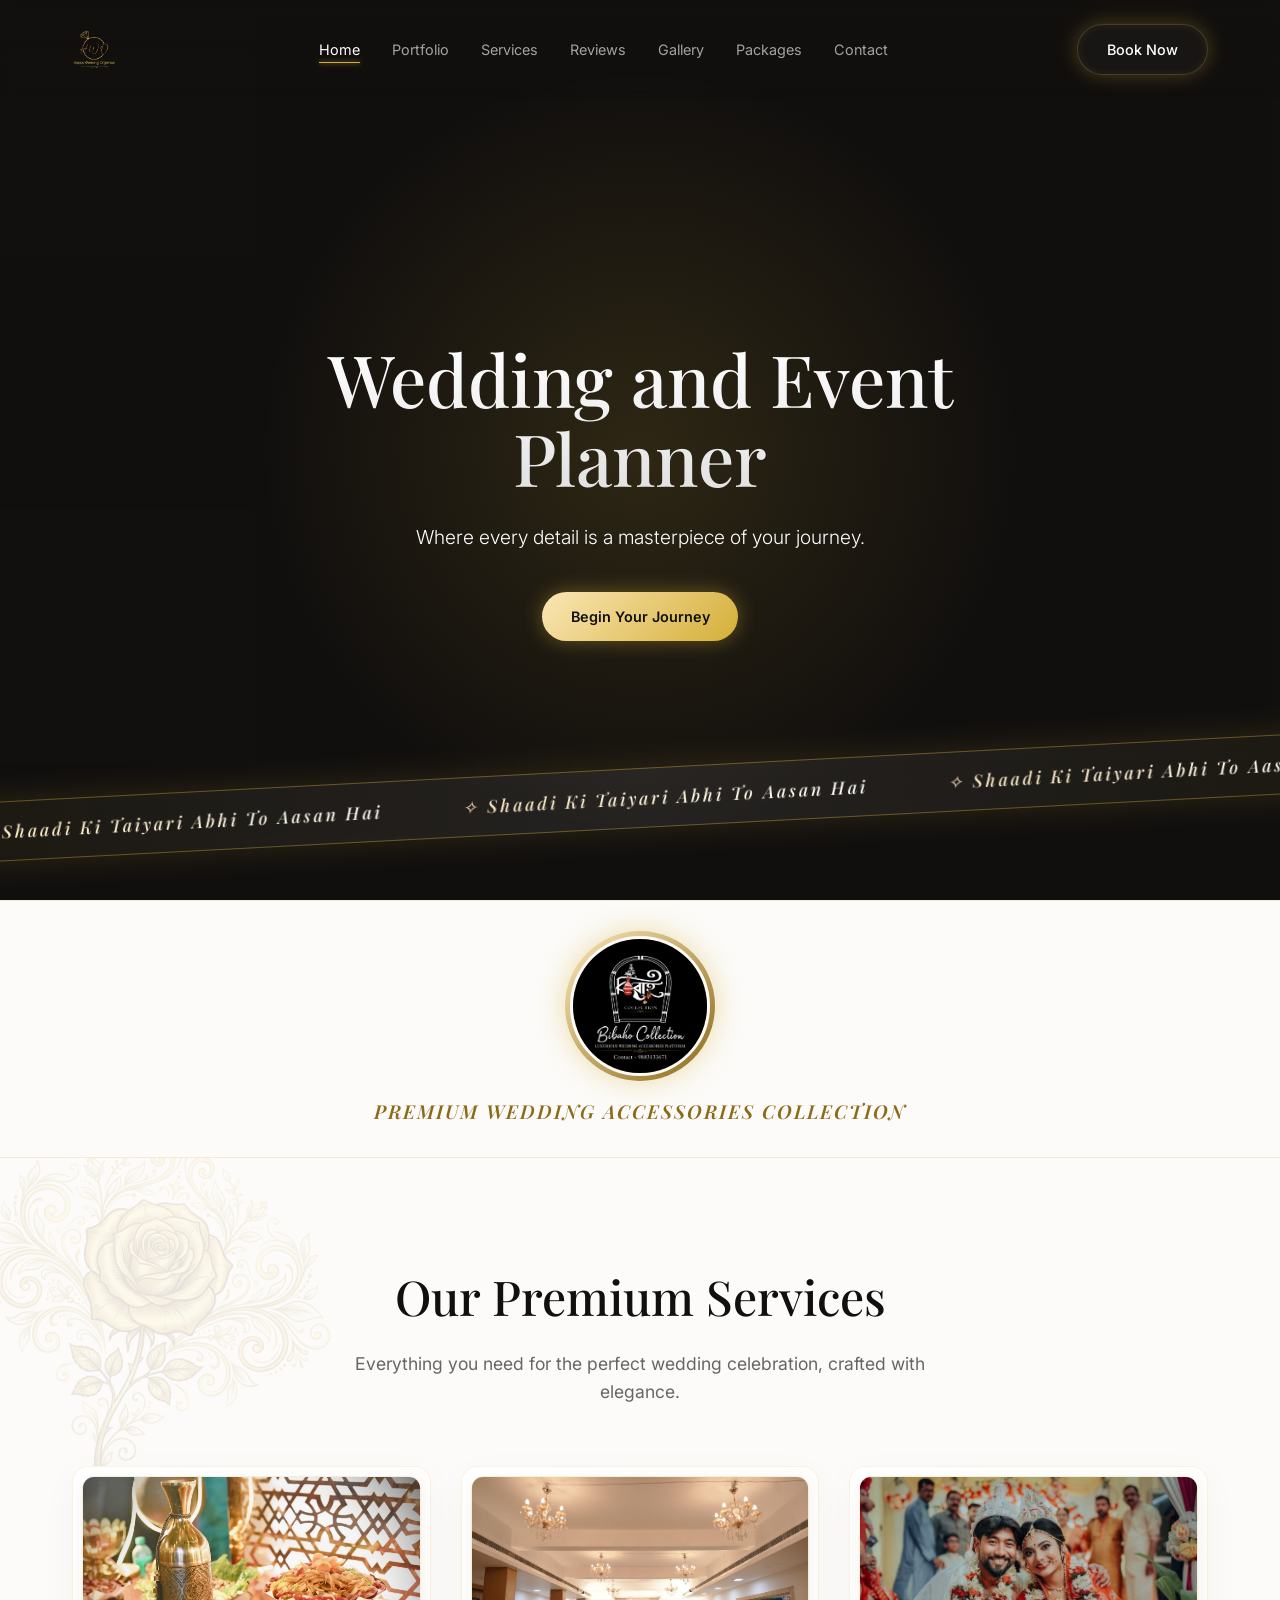
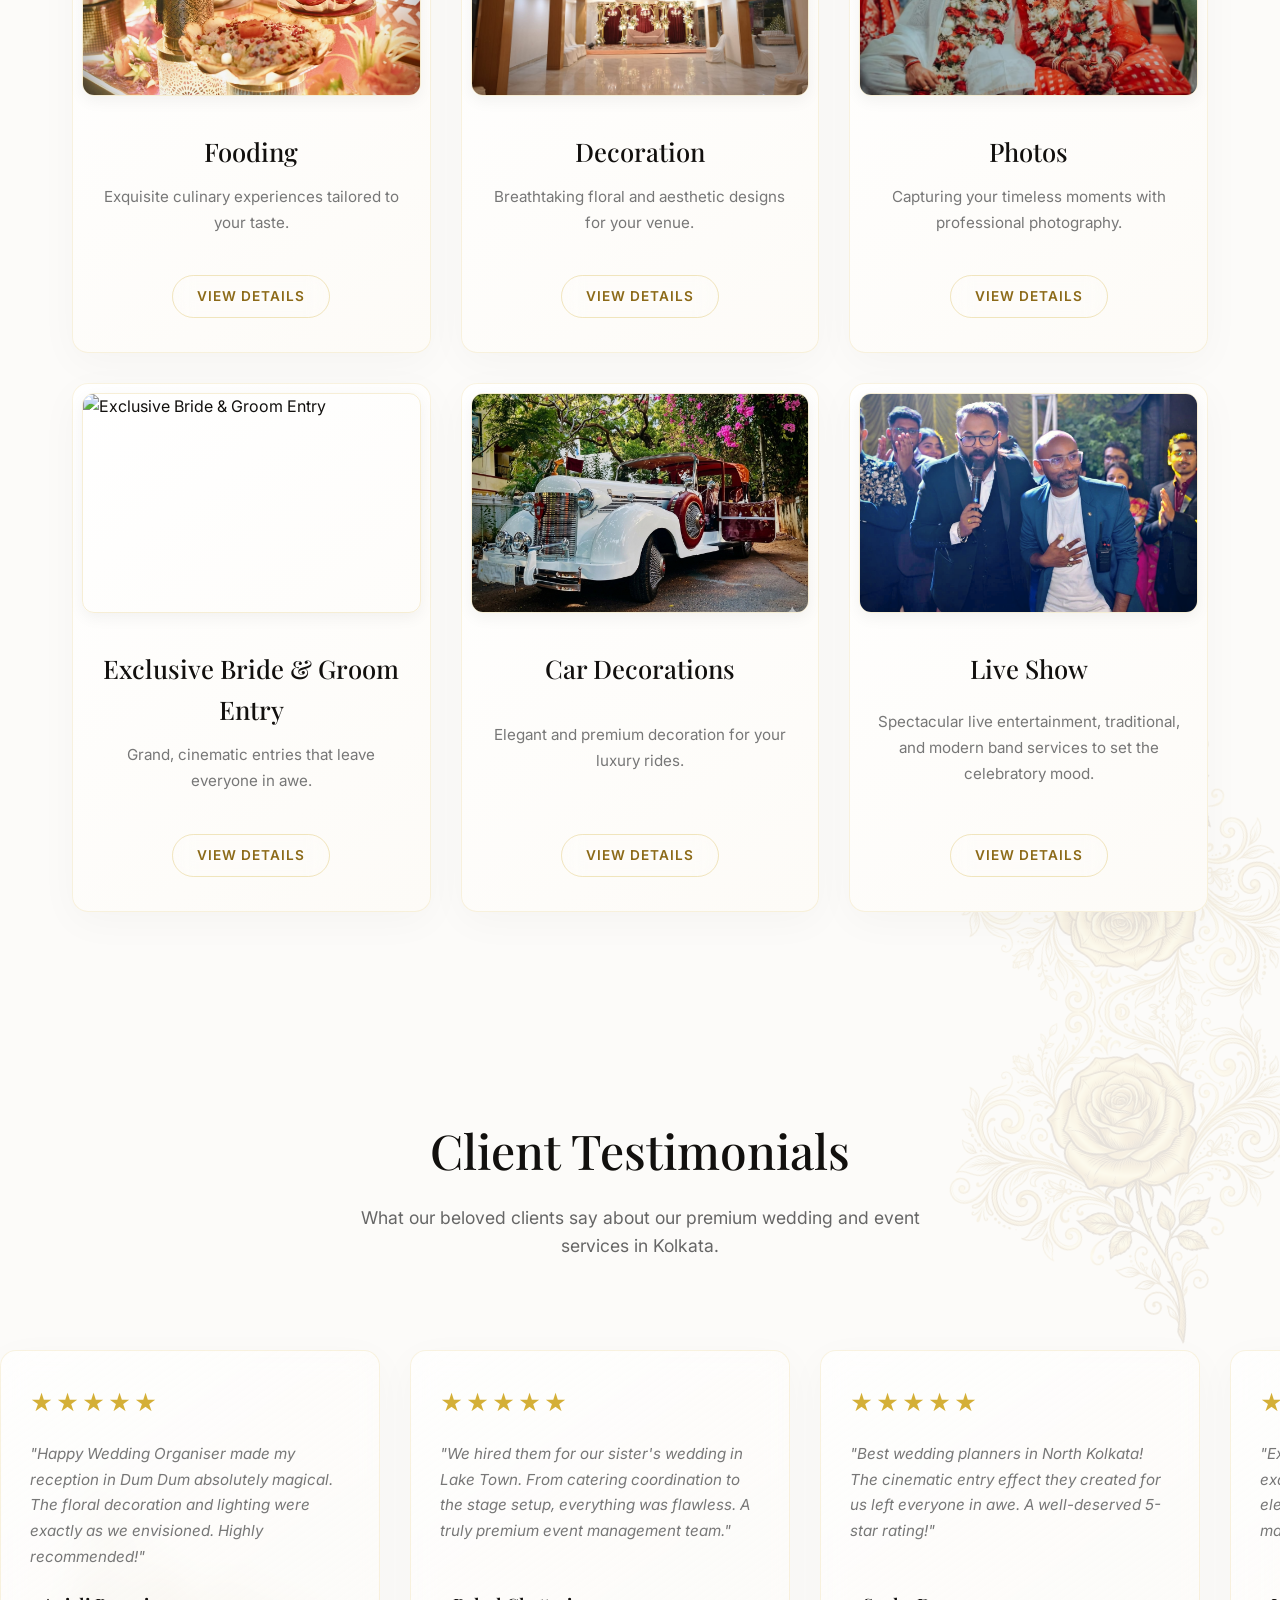
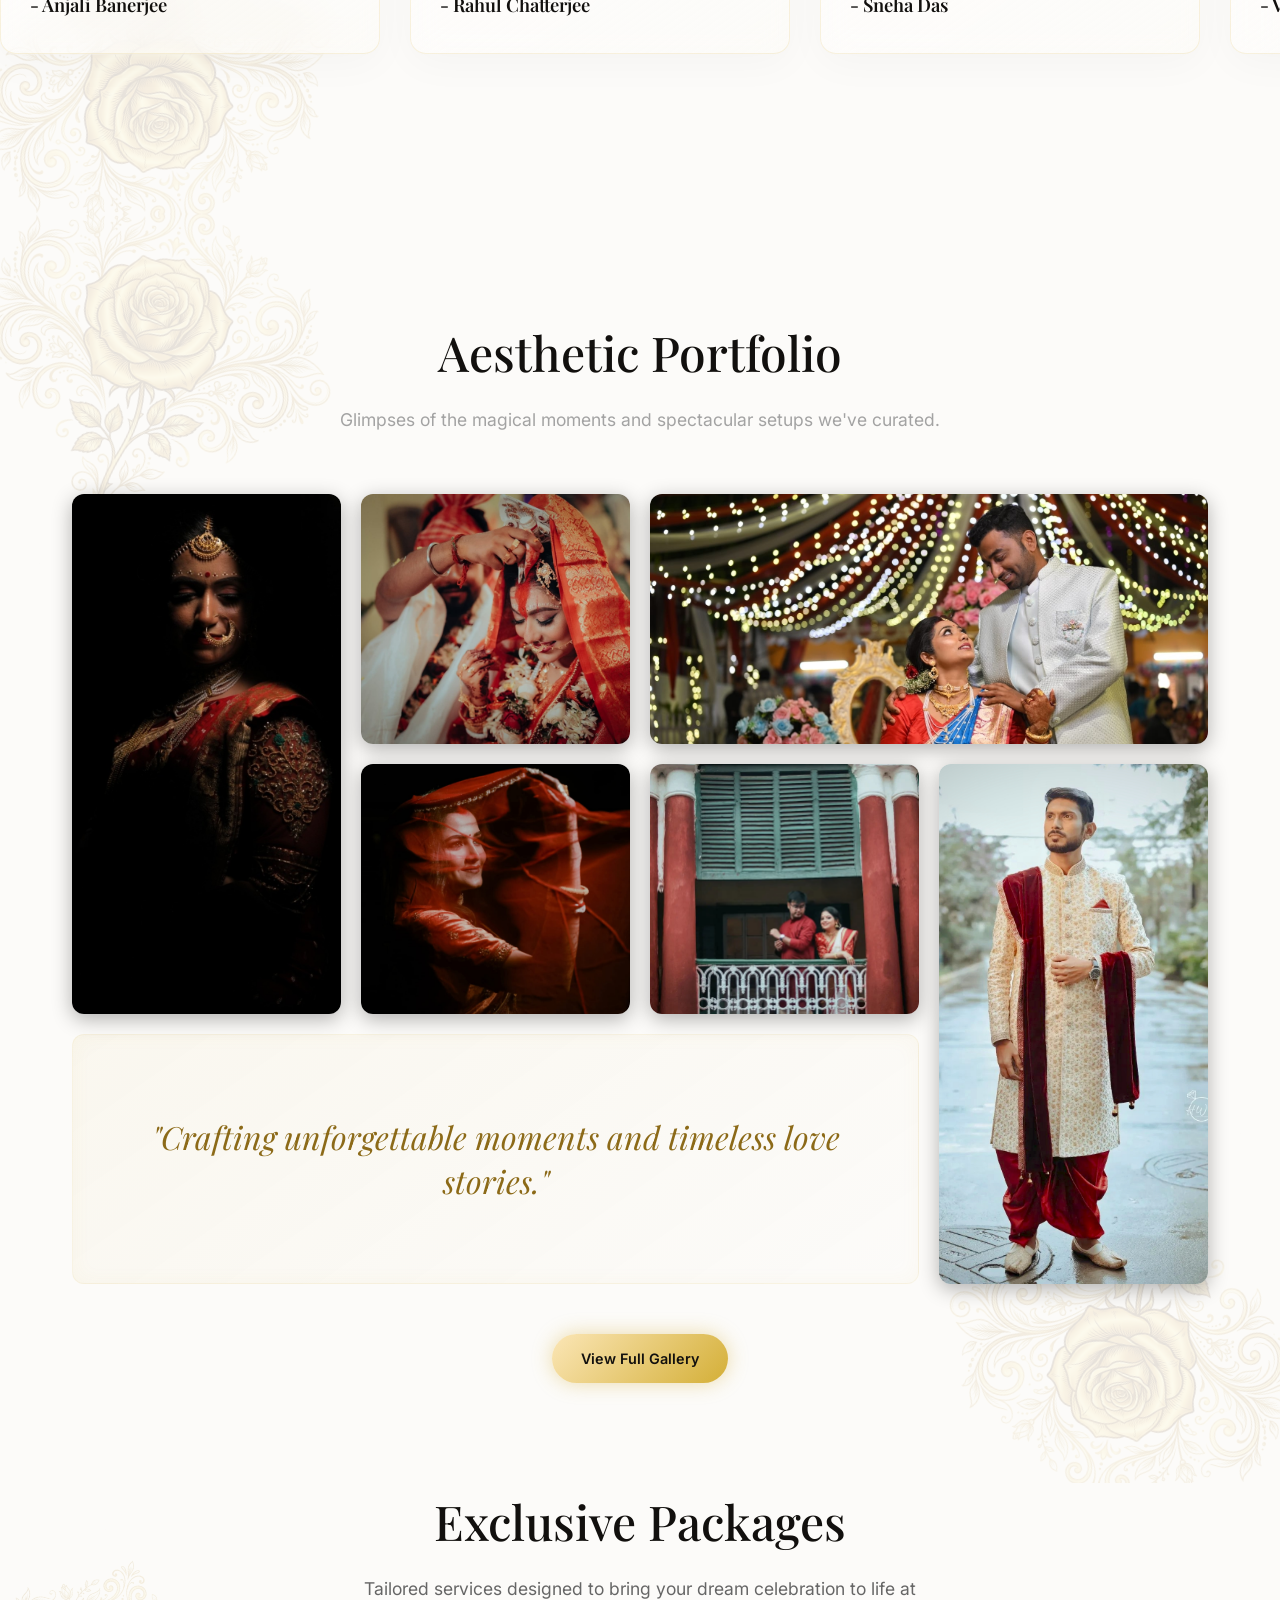
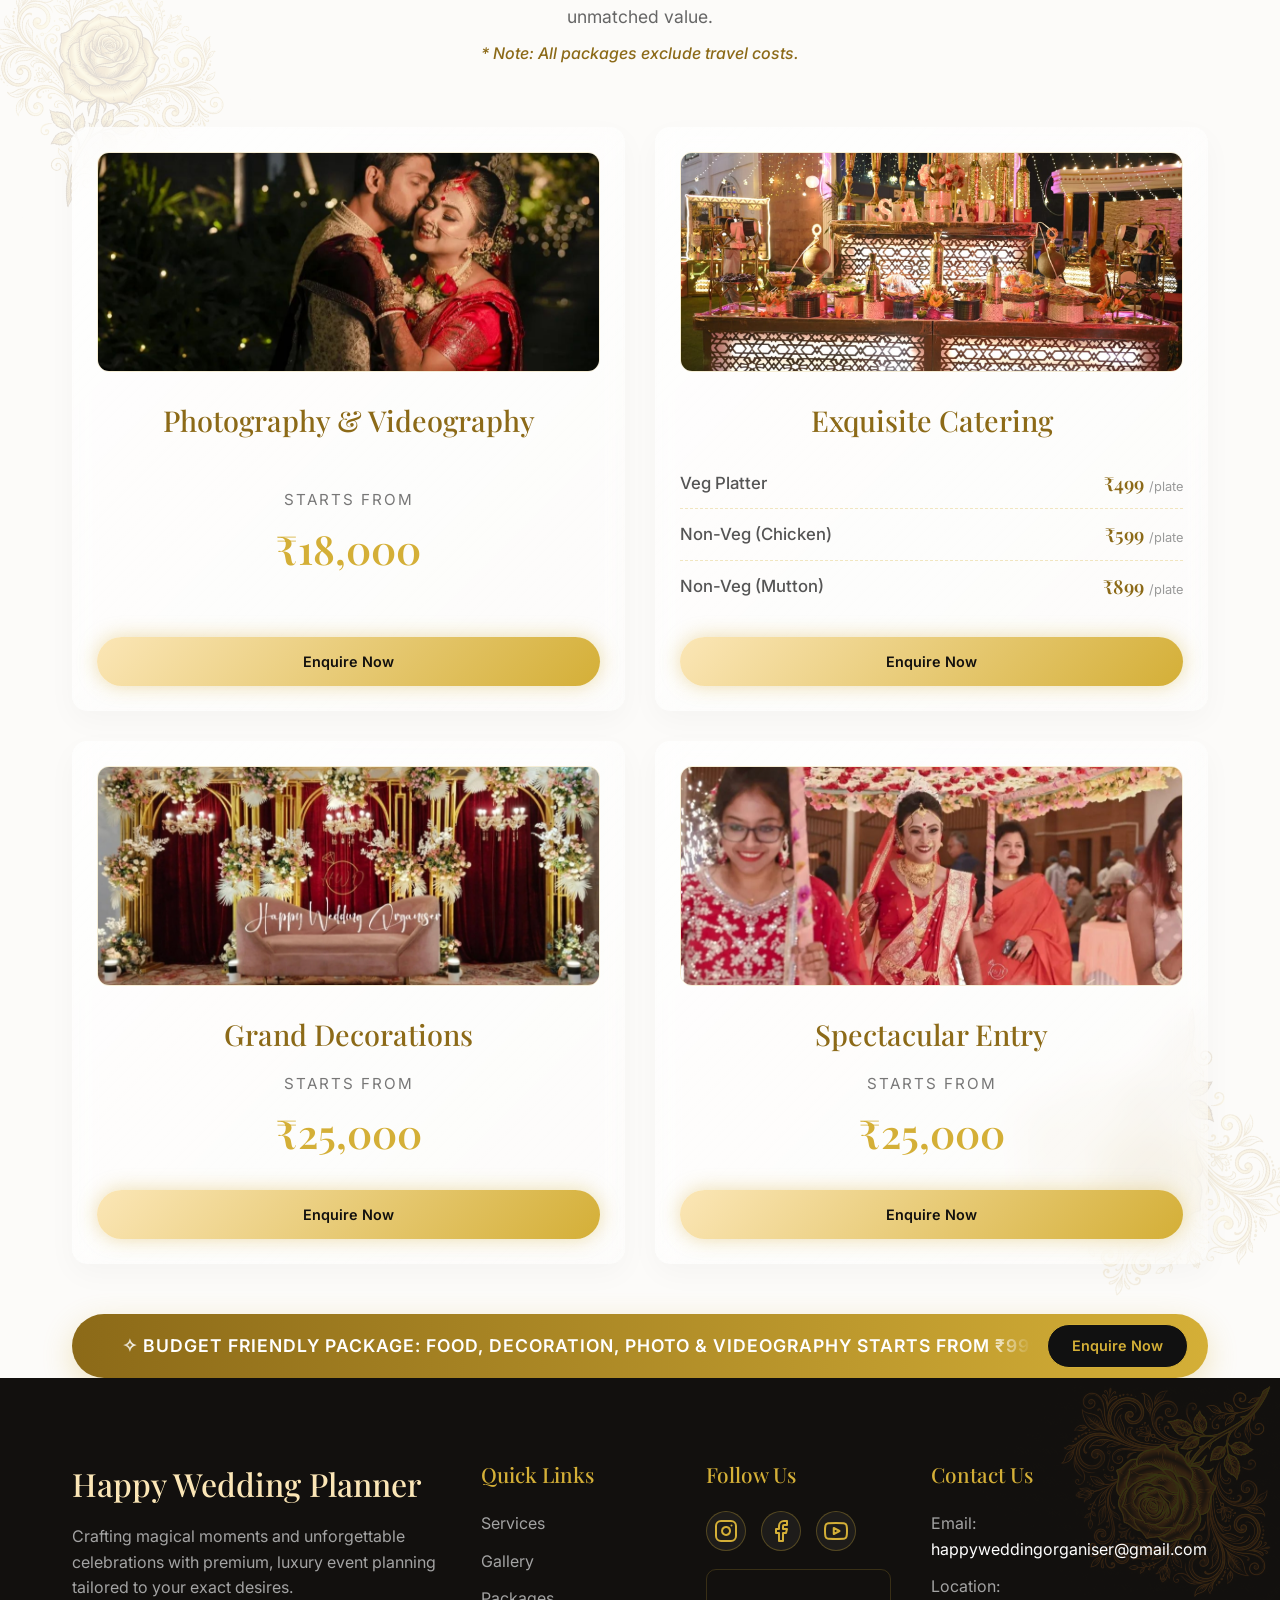
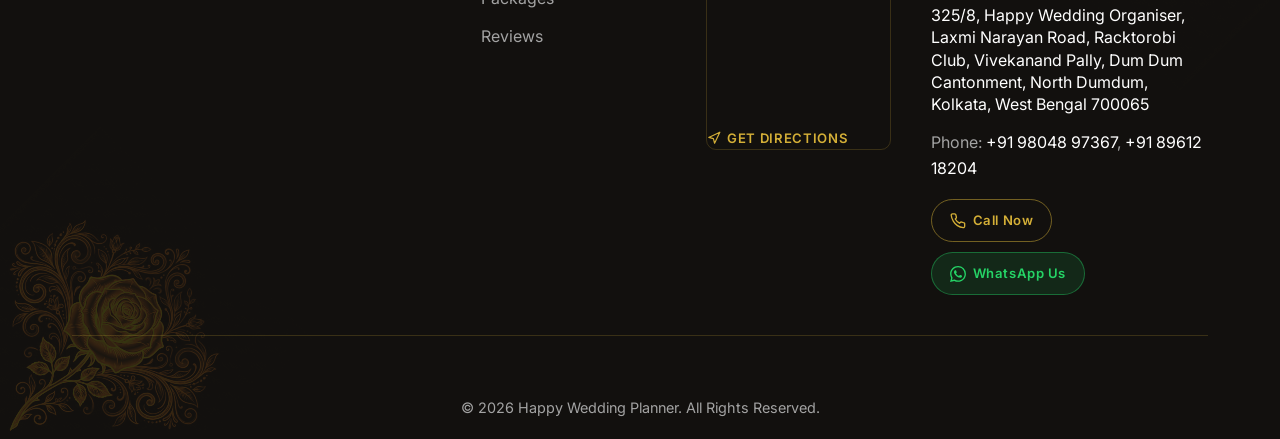
==== index.html @ a6414c0d "initial commit" ====
<!DOCTYPE html>
<html lang="en">

<head>
    <meta charset="UTF-8">
    <meta name="viewport" content="width=device-width, initial-scale=1.0">
    <meta name="description"
        content="Celestial Weddings - Crafting Timeless Love Stories. Premium wedding planning, design, and styling services.">
    <title>Celestial Weddings | Timeless Love Stories</title>

    <!-- Google Fonts -->
    <link rel="preconnect" href="https://fonts.googleapis.com">
    <link rel="preconnect" href="https://fonts.gstatic.com" crossorigin>
    <link
        href="https://fonts.googleapis.com/css2?family=Playfair+Display:wght@400;500;600;700&family=Inter:wght@300;400;500;600&display=swap"
        rel="stylesheet">

    <link rel="stylesheet" href="style.css">
</head>

<body>

    <!-- Preloader -->
    <div id="preloader" class="preloader">
        <img src="logo 1.png" alt="Loading Celestial Weddings..." class="preloader-logo">
    </div>

    <!-- Header / Navbar -->
    <header class="header">
        <div class="container header-container">
            <div class="logo">
                <a href="#home" class="logo-link">
                    <img src="logo 1.png" alt="Happy Wedding Organiser Logo">
                    <span class="logo-text" Wedding and event planner </span>
                </a>
            </div>

            <nav class="nav-menu">
                <ul>
                    <li><a href="#home" class="active">Home</a></li>
                    <li><a href="portfolio.html">Portfolio</a></li>
                    <li><a href="#services">Services</a></li>
                    <li><a href="#reviews">Reviews</a></li>
                    <li><a href="#gallery">Gallery</a></li>
                    <li><a href="#packages">Packages</a></li>
                    <li><a href="#contact">Contact</a></li>
                    <li class="mobile-only-btn"><a href="#" class="btn btn-primary-glow"
                            id="openBookingModalBtnMobile">Book Now</a></li>
                </ul>
            </nav>

            <a href="#" class="btn btn-outline-glow" id="openBookingModalBtn">Book Now</a>

            <!-- Mobile Menu Toggle -->
            <button class="mobile-toggle" aria-label="Toggle Menu">
                <span></span>
                <span></span>
                <span></span>
            </button>
        </div>
    </header>

    <!-- Hero Section -->
    <section id="home" class="hero">
        <video autoplay muted loop playsinline class="hero-video">
            <source src="hero background.mp4" type="video/mp4">
        </video>
        <div class="hero-overlay"></div>
        <div class="hero-bg-glow"></div>

        <div class="container hero-container">
            <div class="hero-content">
                <h2 class="hero-title">Wedding and Event<br>Planner</h2>
                <p class="hero-subtitle">Where every detail is a masterpiece of your journey.</p>

                <div class="hero-cta">
                    <a href="#packages" class="btn btn-primary-glow">Begin Your Journey</a>
                </div>
            </div>
        </div>

        <!-- Magical Marquee Ribbon -->
        <div class="magical-ribbon">
            <div class="magical-ribbon-content">
                <span>✧ Shaadi Ki Taiyari Abhi To Aasan Hai</span>
                <span>✧ Shaadi Ki Taiyari Abhi To Aasan Hai</span>
                <span>✧ Shaadi Ki Taiyari Abhi To Aasan Hai</span>
                <span>✧ Shaadi Ki Taiyari Abhi To Aasan Hai</span>
                <span>✧ Shaadi Ki Taiyari Abhi To Aasan Hai</span>
                <span>✧ Shaadi Ki Taiyari Abhi To Aasan Hai</span>
            </div>
        </div>
    </section>

    <!-- Partnership Section -->
    <section class="partnership-section">
        <div class="partnership-container partnership-vertical">
            <div class="partner-logo-wrapper">
                <img src="bibaho collection.jpeg" alt="Bibaho Collection" class="partner-logo">
            </div>
            <span class="partner-text">Premium Wedding Accessories Collection</span>
        </div>
    </section>

    <!-- Services Section -->
    <section id="services" class="services section-padding">
        <img src="gold_rose.png" alt="" class="decorative-rose rose-top-left" aria-hidden="true">
        <img src="gold_rose.png" alt="" class="decorative-rose rose-bottom-right" aria-hidden="true">
        <div class="container">
            <div class="section-header">
                <h2 class="section-title">Our Premium Services</h2>
                <p class="section-subtitle">Everything you need for the perfect wedding celebration, crafted with
                    elegance.</p>
            </div>

            <div class="services-grid">
                <!-- Service Card 1 -->
                <div class="service-card">
                    <img src="food.jpeg" class="service-img" alt="Fooding">
                    <div class="service-content">
                        <h3>Fooding</h3>
                        <p>Exquisite culinary experiences tailored to your taste.</p>
                        <a href="#" class="btn btn-outline-glow btn-sm service-detail-btn" data-service="fooding">View
                            Details</a>
                    </div>
                </div>

                <!-- Service Card 2 -->
                <div class="service-card">
                    <img src="decoration.jpeg" class="service-img" alt="Decoration">
                    <div class="service-content">
                        <h3>Decoration</h3>
                        <p>Breathtaking floral and aesthetic designs for your venue.</p>
                        <a href="#" class="btn btn-outline-glow btn-sm service-detail-btn"
                            data-service="decoration">View Details</a>
                    </div>
                </div>

                <!-- Service Card 3 -->
                <div class="service-card">
                    <img src="photos card.jpeg" class="service-img" alt="Photos">
                    <div class="service-content">
                        <h3>Photos</h3>
                        <p>Capturing your timeless moments with professional photography.</p>
                        <a href="#" class="btn btn-outline-glow btn-sm service-detail-btn" data-service="photos">View
                            Details</a>
                    </div>
                </div>

                <!-- Service Card 4 -->
                <div class="service-card">
                    <img src="Entry.jpeg" class="service-img" alt="Exclusive Bride & Groom Entry">
                    <div class="service-content">
                        <h3>Exclusive Bride & Groom Entry</h3>
                        <p>Grand, cinematic entries that leave everyone in awe.</p>
                        <a href="#" class="btn btn-outline-glow btn-sm service-detail-btn"
                            data-service="entry-effect">View Details</a>
                    </div>
                </div>

                <!-- Service Card 5 -->
                <div class="service-card">
                    <img src="car section.jpeg" class="service-img" alt="Car Decorations">
                    <div class="service-content">
                        <h3>Car Decorations</h3>
                        <p>Elegant and premium decoration for your luxury rides.</p>
                        <a href="#" class="btn btn-outline-glow btn-sm service-detail-btn"
                            data-service="car-decorations">View Details</a>
                    </div>
                </div>

                <!-- Service Card 6 -->
                <div class="service-card">
                    <img src="live show.jpeg" class="service-img" alt="Live Show">
                    <div class="service-content">
                        <h3>Live Show</h3>
                        <p>Spectacular live entertainment, traditional, and modern band services to set the celebratory
                            mood.</p>
                        <a href="#" class="btn btn-outline-glow btn-sm service-detail-btn"
                            data-service="entertainment">View Details</a>
                    </div>
                </div>
            </div>
        </div>
    </section>

    <!-- Reviews Section -->
    <section id="reviews" class="reviews section-padding">
        <img src="gold_rose.png" alt="" class="decorative-rose rose-top-right" aria-hidden="true">
        <img src="gold_rose.png" alt="" class="decorative-rose rose-bottom-left" aria-hidden="true">
        <div class="container">
            <div class="section-header">
                <h2 class="section-title">Client Testimonials</h2>
                <p class="section-subtitle">What our beloved clients say about our premium wedding and event services in
                    Kolkata.</p>
            </div>
        </div>

        <div class="reviews-marquee">
            <div class="reviews-group">
                <!-- Review Card 1 -->
                <div class="review-card">
                    <div class="stars">★★★★★</div>
                    <p class="review-text">"Happy Wedding Organiser made my reception in Dum Dum absolutely magical. The
                        floral decoration and lighting were exactly as we envisioned. Highly recommended!"</p>
                    <h3 class="reviewer-name">- Anjali Banerjee</h3>
                </div>
                <!-- Review Card 2 -->
                <div class="review-card">
                    <div class="stars">★★★★★</div>
                    <p class="review-text">"We hired them for our sister's wedding in Lake Town. From catering
                        coordination to the stage setup, everything was flawless. A truly premium event management
                        team."</p>
                    <h3 class="reviewer-name">- Rahul Chatterjee</h3>
                </div>
                <!-- Review Card 3 -->
                <div class="review-card">
                    <div class="stars">★★★★★</div>
                    <p class="review-text">"Best wedding planners in North Kolkata! The cinematic entry effect they
                        created for us left everyone in awe. A well-deserved 5-star rating!"</p>
                    <h3 class="reviewer-name">- Sneha Das</h3>
                </div>
                <!-- Review Card 4 -->
                <div class="review-card">
                    <div class="stars">★★★★★</div>
                    <p class="review-text">"Extremely professional team. The food was exquisite, and the car decoration
                        was elegant. They handled our entire celebration management without a hitch."</p>
                    <h3 class="reviewer-name">- Vikram Sen</h3>
                </div>
                <!-- Review Card 5 -->
                <div class="review-card">
                    <div class="stars">★★★★★</div>
                    <p class="review-text">"Thank you for making my parents' 50th anniversary so memorable! The live
                        band and the beautiful stage setup were top-notch. Highly appreciated."</p>
                    <h3 class="reviewer-name">- Pooja Roy</h3>
                </div>
                <!-- Review Card 6 -->
                <div class="review-card">
                    <div class="stars">★★★★★</div>
                    <p class="review-text">"A 5-star experience from start to finish. If you need an event coordinator
                        in Kolkata, look no further. The attention to detail is just breathtaking."</p>
                    <h3 class="reviewer-name">- Aditya Mukherjee</h3>
                </div>
            </div>

            <!-- Duplicated group for infinite scroll -->
            <div class="reviews-group" aria-hidden="true">
                <!-- Review Card 1 -->
                <div class="review-card">
                    <div class="stars">★★★★★</div>
                    <p class="review-text">"Happy Wedding Organiser made my reception in Dum Dum absolutely magical. The
                        floral decoration and lighting were exactly as we envisioned. Highly recommended!"</p>
                    <h3 class="reviewer-name">- Anjali Banerjee</h3>
                </div>
                <!-- Review Card 2 -->
                <div class="review-card">
                    <div class="stars">★★★★★</div>
                    <p class="review-text">"We hired them for our sister's wedding in Lake Town. From catering
                        coordination to the stage setup, everything was flawless. A truly premium event management
                        team."</p>
                    <h3 class="reviewer-name">- Rahul Chatterjee</h3>
                </div>
                <!-- Review Card 3 -->
                <div class="review-card">
                    <div class="stars">★★★★★</div>
                    <p class="review-text">"Best wedding planners in North Kolkata! The cinematic entry effect they
                        created for us left everyone in awe. A well-deserved 5-star rating!"</p>
                    <h3 class="reviewer-name">- Sneha Das</h3>
                </div>
                <!-- Review Card 4 -->
                <div class="review-card">
                    <div class="stars">★★★★★</div>
                    <p class="review-text">"Extremely professional team. The food was exquisite, and the car decoration
                        was elegant. They handled our entire celebration management without a hitch."</p>
                    <h3 class="reviewer-name">- Vikram Sen</h3>
                </div>
                <!-- Review Card 5 -->
                <div class="review-card">
                    <div class="stars">★★★★★</div>
                    <p class="review-text">"Thank you for making my parents' 50th anniversary so memorable! The live
                        band and the beautiful stage setup were top-notch. Highly appreciated."</p>
                    <h3 class="reviewer-name">- Pooja Roy</h3>
                </div>
                <!-- Review Card 6 -->
                <div class="review-card">
                    <div class="stars">★★★★★</div>
                    <p class="review-text">"A 5-star experience from start to finish. If you need an event coordinator
                        in Kolkata, look no further. The attention to detail is just breathtaking."</p>
                    <h3 class="reviewer-name">- Aditya Mukherjee</h3>
                </div>
            </div>
        </div>
    </section>

    <!-- Gallery Section -->
    <section id="gallery" class="gallery section-padding">
        <img src="gold_rose.png" alt="" class="decorative-rose rose-top-left" aria-hidden="true">
        <img src="gold_rose.png" alt="" class="decorative-rose rose-bottom-right" aria-hidden="true">
        <div class="container">
            <div class="section-header">
                <h2 class="section-title">Aesthetic Portfolio</h2>
                <p class="section-subtitle">Glimpses of the magical moments and spectacular setups we've curated.</p>
            </div>

            <div class="gallery-grid">
                <!-- Gallery images -->
                <div class="gallery-item item-tall">
                    <img src="potrait 1.jpeg" class="gallery-img" alt="Gallery Image 1"
                        style="object-position: top center;">
                </div>
                <div class="gallery-item">
                    <img src="one 1.jpeg" class="gallery-img" alt="Gallery Image 2">
                </div>
                <div class="gallery-item item-wide">
                    <img src="land.png" class="gallery-img" alt="Gallery Image 3">
                </div>

                <div class="gallery-item">
                    <img src="one 2.jpeg" class="gallery-img" alt="Gallery Image 4">
                </div>
                <div class="gallery-item">
                    <img src="one 3.jpeg" class="gallery-img" alt="Gallery Image 5">
                </div>

                <div class="gallery-fancy-text">
                    "Crafting unforgettable moments and timeless love stories."
                </div>

                <div class="gallery-item item-tall">
                    <img src="potrait 2.jpeg" class="gallery-img" alt="Gallery Image 6"
                        style="object-position: top center;">
                </div>
            </div>

            <div class="gallery-cta">
                <a href="#" class="btn btn-primary-glow" id="viewGalleryBtn">View Full Gallery</a>
            </div>
        </div>
    </section>

    <!-- ==========================================
         Packages Section
    =========================================== -->
    <section id="packages" class="services">
        <img src="gold_rose.png" alt="Decorative Gold Rose" class="decorative-rose"
            style="top: 50px; left: -50px; width: 300px; transform: rotate(15deg); mix-blend-mode: multiply; opacity: 0.15;">
        <img src="gold_rose.png" alt="Decorative Gold Rose" class="decorative-rose"
            style="bottom: 50px; right: -50px; width: 350px; transform: rotate(-165deg); mix-blend-mode: multiply; opacity: 0.15;">

        <div class="container relative z-10">
            <div class="section-header">
                <h2 class="section-title">Exclusive Packages</h2>
                <p class="section-subtitle">Tailored services designed to bring your dream celebration to life at
                    unmatched value.</p>
                <p class="section-disclaimer"
                    style="color: var(--gold-dark); font-weight: 500; margin-top: 10px; font-style: italic;">* Note: All
                    packages exclude travel costs.</p>
            </div>

            <div class="packages-grid">
                <!-- Package 1: Photo & Video -->
                <div class="package-card">
                    <div class="package-img">
                        <img src="hi 1.jpeg" class="package-image-el" alt="Photography & Videography">
                    </div>
                    <div class="package-content">
                        <h3 class="package-title">Photography & Videography</h3>
                        <div class="package-price-wrap">
                            <span class="price-label">Starts from</span>
                            <span class="price-value">₹18,000</span>
                        </div>
                        <a href="https://wa.me/919804897367?text=Hi%2C%20I%20would%20like%20to%20know%20more%20about%20the%20Photography%20%26%20Videography%20package%20pricing%20and%20details."
                            target="_blank" class="btn btn-primary-glow btn-block">Enquire Now</a>
                    </div>
                </div>

                <!-- Package 2: Food -->
                <div class="package-card">
                    <div class="package-img">
                        <img src="hi 2.jpeg" class="package-image-el" alt="Exquisite Catering">
                    </div>
                    <div class="package-content">
                        <h3 class="package-title">Exquisite Catering</h3>
                        <div class="package-list">
                            <div class="list-item"><span>Veg Platter</span> <span>₹499 <small>/plate</small></span>
                            </div>
                            <div class="list-item"><span>Non-Veg (Chicken)</span> <span>₹599
                                    <small>/plate</small></span></div>
                            <div class="list-item"><span>Non-Veg (Mutton)</span> <span>₹899 <small>/plate</small></span>
                            </div>
                        </div>
                        <a href="https://wa.me/919804897367?text=Hi%2C%20I%20would%20like%20to%20know%20more%20about%20the%20Exquisite%20Catering%20package%20pricing%20and%20details."
                            target="_blank" class="btn btn-primary-glow btn-block">Enquire Now</a>
                    </div>
                </div>

                <!-- Package 3: Decorations -->
                <div class="package-card">
                    <div class="package-img">
                        <img src="hi 3.jpeg" class="package-image-el" alt="Grand Decorations">
                    </div>
                    <div class="package-content">
                        <h3 class="package-title">Grand Decorations</h3>
                        <div class="package-price-wrap">
                            <span class="price-label">Starts from</span>
                            <span class="price-value">₹25,000</span>
                        </div>
                        <a href="https://wa.me/919804897367?text=Hi%2C%20I%20would%20like%20to%20know%20more%20about%20the%20Grand%20Decorations%20package%20pricing%20and%20details."
                            target="_blank" class="btn btn-primary-glow btn-block">Enquire Now</a>
                    </div>
                </div>

                <!-- Package 4: Entry -->
                <div class="package-card">
                    <div class="package-img">
                        <img src="hi 4.jpeg" class="package-image-el" alt="Spectacular Entry">
                    </div>
                    <div class="package-content">
                        <h3 class="package-title">Spectacular Entry</h3>
                        <div class="package-price-wrap">
                            <span class="price-label">Starts from</span>
                            <span class="price-value">₹25,000</span>
                        </div>
                        <a href="https://wa.me/919804897367?text=Hi%2C%20I%20would%20like%20to%20know%20more%20about%20the%20Spectacular%20Entry%20package%20pricing%20and%20details."
                            target="_blank" class="btn btn-primary-glow btn-block">Enquire Now</a>
                    </div>
                </div>
            </div>

            <!-- Budget Friendly Infinite Marquee -->
            <div class="budget-marquee-container">
                <div class="budget-marquee">
                    <div class="budget-marquee-content">
                        <span>✧ Budget Friendly Package: Food, Decoration, Photo & Videography starts from ₹999 ✧</span>
                        <span>✧ Budget Friendly Package: Food, Decoration, Photo & Videography starts from ₹999 ✧</span>
                        <span>✧ Budget Friendly Package: Food, Decoration, Photo & Videography starts from ₹999 ✧</span>
                        <span>✧ Budget Friendly Package: Food, Decoration, Photo & Videography starts from ₹999 ✧</span>
                    </div>
                </div>
                <a href="https://wa.me/919804897367?text=Hi%2C%20I%20would%20like%20to%20know%20more%20about%20the%20Budget%20Friendly%20Package%20pricing%20and%20details."
                    target="_blank" class="btn btn-primary-glow btn-budget">Enquire Now</a>
            </div>
        </div>
    </section>

    <!-- ==========================================
         Footer Section
    =========================================== -->
    <footer class="site-footer" id="contact">
        <img src="gold_rose.png" alt="Gold Rose" class="footer-rose rose-left">
        <img src="gold_rose.png" alt="Gold Rose" class="footer-rose rose-right">

        <div class="container">
            <div class="footer-grid">
                <!-- Brand Info -->
                <div class="footer-brand">
                    <h2 class="footer-logo">Happy Wedding Planner</h2>
                    <p class="footer-desc">Crafting magical moments and unforgettable celebrations with premium, luxury
                        event planning tailored to your exact desires.</p>
                </div>

                <!-- Quick Links -->
                <div class="footer-links">
                    <h3 class="footer-heading">Quick Links</h3>
                    <ul>
                        <li><a href="#services">Services</a></li>
                        <li><a href="#gallery">Gallery</a></li>
                        <li><a href="#packages">Packages</a></li>
                        <li><a href="#reviews">Reviews</a></li>
                    </ul>
                </div>

                <!-- Social Links -->
                <div class="footer-social">
                    <h3 class="footer-heading">Follow Us</h3>
                    <div class="social-icons" style="display: flex; gap: 15px; margin-bottom: 18px;">
                        <a href="https://www.instagram.com/happyweddingorganiseroffcial?igsh=MTFhYWhsZW05ZTFqZg=="
                            target="_blank" class="social-icon" aria-label="Instagram">
                            <svg xmlns="http://www.w3.org/2000/svg" width="24" height="24" viewBox="0 0 24 24"
                                fill="none" stroke="currentColor" stroke-width="2" stroke-linecap="round"
                                stroke-linejoin="round">
                                <rect x="2" y="2" width="20" height="20" rx="5" ry="5"></rect>
                                <path d="M16 11.37A4 4 0 1 1 12.63 8 4 4 0 0 1 16 11.37z"></path>
                                <line x1="17.5" y1="6.5" x2="17.51" y2="6.5"></line>
                            </svg>
                        </a>
                        <a href="https://www.facebook.com/share/1FDUt9n5BT/" target="_blank" class="social-icon"
                            aria-label="Facebook">
                            <svg xmlns="http://www.w3.org/2000/svg" width="24" height="24" viewBox="0 0 24 24"
                                fill="none" stroke="currentColor" stroke-width="2" stroke-linecap="round"
                                stroke-linejoin="round">
                                <path d="M18 2h-3a5 5 0 0 0-5 5v3H7v4h3v8h4v-8h3l1-4h-4V7a1 1 0 0 1 1-1h3z"></path>
                            </svg>
                        </a>
                        <a href="https://youtube.com/@happyweddingorganiseroffic3?si=PV5T9Fr1iPkf6C43" target="_blank"
                            class="social-icon" aria-label="YouTube">
                            <svg xmlns="http://www.w3.org/2000/svg" width="24" height="24" viewBox="0 0 24 24"
                                fill="none" stroke="currentColor" stroke-width="2" stroke-linecap="round"
                                stroke-linejoin="round">
                                <path
                                    d="M22.54 6.42a2.78 2.78 0 0 0-1.94-2C18.88 4 12 4 12 4s-6.88 0-8.6.42a2.78 2.78 0 0 0-1.94 2C1 8.17 1 12 1 12s0 3.83.46 5.58a2.78 2.78 0 0 0 1.94 2C5.12 20 12 20 12 20s6.88 0 8.6-.42a2.78 2.78 0 0 0 1.94-2C23 15.83 23 12 23 12s0-3.83-.46-5.58z">
                                </path>
                                <polygon points="9.75 15.02 15.5 12 9.75 8.98 9.75 15.02"></polygon>
                            </svg>
                        </a>
                    </div>
                    <!-- Compact Direction Map -->
                    <div class="footer-mini-map">
                        <iframe
                            src="https://maps.google.com/maps?q=325/8%2C%20Happy%20Wedding%20Organiser%2C%20Laxmi%20Narayan%20Road%2C%20Racktorobi%20Club%2C%20Vivekanand%20Pally%2C%20Dum%20Dum%20Cantonment%2C%20North%20Dumdum%2C%20Kolkata%2C%20West%20Bengal%20700065&t=&z=15&ie=UTF8&iwloc=&output=embed"
                            width="100%" height="140" style="border:0; border-radius: 10px;" allowfullscreen=""
                            loading="lazy" referrerpolicy="no-referrer-when-downgrade">
                        </iframe>
                        <a href="https://www.google.com/maps/dir/?api=1&destination=325%2F8%2C+Happy+Wedding+Organiser%2C+Laxmi+Narayan+Road%2C+Racktorobi+Club%2C+Vivekanand+Pally%2C+Dum+Dum+Cantonment%2C+North+Dumdum%2C+Kolkata%2C+West+Bengal+700065"
                            target="_blank" class="map-direction-link">
                            <svg xmlns="http://www.w3.org/2000/svg" width="14" height="14" viewBox="0 0 24 24"
                                fill="none" stroke="currentColor" stroke-width="2" stroke-linecap="round"
                                stroke-linejoin="round">
                                <polygon points="3 11 22 2 13 21 11 13 3 11"></polygon>
                            </svg>
                            Get Directions
                        </a>
                    </div>
                </div>

                <!-- Contact Info -->
                <div class="footer-contact">
                    <h3 class="footer-heading">Contact Us</h3>
                    <ul>
                        <li>Email: <a href="mailto:happyweddingorganiser@gmail.com"
                                style="color: #fff;">happyweddingorganiser@gmail.com</a></li>
                        <li>Location: <span
                                style="color: #fff; line-height: 1.4; display: inline-block; margin-top: 4px;">325/8,
                                Happy Wedding Organiser, Laxmi Narayan Road, Racktorobi Club, Vivekanand Pally, Dum Dum
                                Cantonment, North Dumdum, Kolkata, West Bengal 700065</span></li>
                        <li>Phone: <a href="tel:+919804897367" style="color: #fff;">+91 98048 97367</a>, <a
                                href="tel:+918961218204" style="color: #fff;">+91 89612 18204</a></li>
                    </ul>
                    <!-- CTA Buttons -->
                    <div class="footer-cta-btns">
                        <a href="tel:+919804897367" class="footer-cta-btn footer-cta-call">
                            <svg xmlns="http://www.w3.org/2000/svg" width="16" height="16" viewBox="0 0 24 24"
                                fill="none" stroke="currentColor" stroke-width="2" stroke-linecap="round"
                                stroke-linejoin="round">
                                <path
                                    d="M22 16.92v3a2 2 0 0 1-2.18 2 19.79 19.79 0 0 1-8.63-3.07A19.5 19.5 0 0 1 4.9 12.1a19.79 19.79 0 0 1-3.07-8.67A2 2 0 0 1 3.83 1.2h3a2 2 0 0 1 2 1.72c.13.96.36 1.9.71 2.81a2 2 0 0 1-.45 2.11L7.91 9.01a16 16 0 0 0 6.29 6.29l1.17-1.17a2 2 0 0 1 2.11-.45c.91.35 1.85.58 2.81.71A2 2 0 0 1 22 16.92z">
                                </path>
                            </svg>
                            Call Now
                        </a>
                        <a href="https://wa.me/919804897367?text=Hi%2C%20I%20came%20across%20Happy%20Wedding%20Organiser%20and%20I%27d%20love%20to%20know%20more%20about%20your%20services%20and%20packages!%20%F0%9F%8C%B8"
                            target="_blank" class="footer-cta-btn footer-cta-wa">
                            <svg xmlns="http://www.w3.org/2000/svg" width="16" height="16" viewBox="0 0 24 24"
                                fill="currentColor">
                                <path
                                    d="M17.472 14.382c-.297-.149-1.758-.867-2.03-.967-.273-.099-.471-.148-.67.15-.197.297-.767.966-.94 1.164-.173.199-.347.223-.644.075-.297-.15-1.255-.463-2.39-1.475-.883-.788-1.48-1.761-1.653-2.059-.173-.297-.018-.458.13-.606.134-.133.298-.347.446-.52.149-.174.198-.298.298-.497.099-.198.05-.371-.025-.52-.075-.149-.669-1.612-.916-2.207-.242-.579-.487-.5-.669-.51-.173-.008-.371-.01-.57-.01-.198 0-.52.074-.792.372-.272.297-1.04 1.016-1.04 2.479 0 1.462 1.065 2.875 1.213 3.074.149.198 2.096 3.2 5.077 4.487.709.306 1.262.489 1.694.625.712.227 1.36.195 1.871.118.571-.085 1.758-.719 2.006-1.413.248-.694.248-1.289.173-1.413-.074-.124-.272-.198-.57-.347m-5.421 7.403h-.004a9.87 9.87 0 0 1-5.031-1.378l-.361-.214-3.741.982.998-3.648-.235-.374a9.86 9.86 0 0 1-1.51-5.26c.001-5.45 4.436-9.884 9.888-9.884 2.64 0 5.122 1.03 6.988 2.898a9.825 9.825 0 0 1 2.893 6.994c-.003 5.45-4.437 9.884-9.885 9.884m8.413-18.297A11.815 11.815 0 0 0 12.05 0C5.495 0 .16 5.335.157 11.892c0 2.096.547 4.142 1.588 5.945L.057 24l6.305-1.654a11.882 11.882 0 0 0 5.683 1.448h.005c6.554 0 11.89-5.335 11.893-11.893a11.821 11.821 0 0 0-3.48-8.413z" />
                            </svg>
                            WhatsApp Us
                        </a>
                    </div>
                </div>
            </div>

            <div class="footer-bottom">
                <p>&copy; 2026 Happy Wedding Planner. All Rights Reserved.</p>
            </div>
        </div>
    </footer>


    <!-- 3D Gallery Modal -->
    <div class="gallery-modal" id="galleryModal">
        <div class="modal-close" id="modalClose">&times;</div>
        <div class="carousel-container">
            <button class="carousel-btn prev-btn" id="prevBtn">&#10094;</button>
            <div class="carousel-track" id="carouselTrack">
                <!-- Images injected dynamically via JS -->
            </div>
            <button class="carousel-btn next-btn" id="nextBtn">&#10095;</button>
        </div>
    </div>

    <!-- Service Details Modal -->
    <div class="service-modal" id="serviceModal">
        <div class="service-modal-close" id="serviceModalClose">&times;</div>
        <div class="service-modal-container">
            <img src="gold_rose.png" alt="" class="modal-rose modal-rose-top-right">
            <img src="gold_rose.png" alt="" class="modal-rose modal-rose-bottom-left">
            <div class="service-modal-left">
                <div class="vertical-scroll-track">
                    <!-- Group 1 -->
                    <div class="vertical-scroll-group">
                        <div class="scroll-card">
                            <div class="gallery-placeholder"><span>View 1</span></div>
                        </div>
                        <div class="scroll-card">
                            <div class="gallery-placeholder"><span>View 2</span></div>
                        </div>
                        <div class="scroll-card">
                            <div class="gallery-placeholder"><span>View 3</span></div>
                        </div>
                        <div class="scroll-card">
                            <div class="gallery-placeholder"><span>View 4</span></div>
                        </div>
                    </div>
                    <!-- Group 2 (Clone) -->
                    <div class="vertical-scroll-group" aria-hidden="true">
                        <div class="scroll-card">
                            <div class="gallery-placeholder"><span>View 1</span></div>
                        </div>
                        <div class="scroll-card">
                            <div class="gallery-placeholder"><span>View 2</span></div>
                        </div>
                        <div class="scroll-card">
                            <div class="gallery-placeholder"><span>View 3</span></div>
                        </div>
                        <div class="scroll-card">
                            <div class="gallery-placeholder"><span>View 4</span></div>
                        </div>
                    </div>
                </div>
            </div>
            <div class="service-modal-right">
                <h2 id="serviceModalTitle" class="service-modal-title">Service Name</h2>
                <p id="serviceModalDesc" class="service-modal-desc">Service details...</p>
                <div class="service-modal-cta">
                    <a href="#contact" class="btn btn-primary-glow" id="serviceModalEnquireBtn">Enquire Now</a>
                </div>
            </div>
        </div>
    </div>

    <!-- ==========================================
         Booking Modal
    =========================================== -->
    <div class="booking-modal-overlay" id="bookingModal">
        <div class="booking-modal-box">
            <button class="booking-modal-close" id="bookingModalClose">&times;</button>
            <img src="gold_rose.png" alt="" class="booking-rose booking-rose-tr" aria-hidden="true">
            <img src="gold_rose.png" alt="" class="booking-rose booking-rose-bl" aria-hidden="true">

            <div class="booking-modal-header">
                <div class="booking-icon">💍</div>
                <h2 class="booking-modal-title">Book Your Dream Package</h2>
                <p class="booking-modal-subtitle">Fill in your details and we'll connect with you on WhatsApp instantly.
                </p>
            </div>

            <form class="booking-form" id="bookingForm" novalidate>
                <!-- Name -->
                <div class="booking-field">
                    <label for="bookingName">Your Name <span class="req">*</span></label>
                    <input type="text" id="bookingName" placeholder="e.g. Priya Sharma" required>
                </div>

                <!-- Phone -->
                <div class="booking-field">
                    <label for="bookingPhone">Phone Number <span class="req">*</span></label>
                    <input type="tel" id="bookingPhone" placeholder="e.g. 98765 43210" required>
                </div>

                <!-- Package Selection -->
                <div class="booking-field">
                    <label>Select Package <span class="req">*</span></label>
                    <div class="booking-packages">
                        <label class="pkg-option">
                            <input type="radio" name="bookingPackage" value="Photography &amp; Videography" required>
                            <span class="pkg-label">
                                <span class="pkg-icon">📸</span>
                                <span class="pkg-name">Photography &amp; Videography</span>
                                <span class="pkg-price">from ₹18,000</span>
                            </span>
                        </label>
                        <label class="pkg-option">
                            <input type="radio" name="bookingPackage" value="Exquisite Catering">
                            <span class="pkg-label">
                                <span class="pkg-icon">🍽️</span>
                                <span class="pkg-name">Exquisite Catering</span>
                                <span class="pkg-price">from ₹499/plate</span>
                            </span>
                        </label>
                        <label class="pkg-option">
                            <input type="radio" name="bookingPackage" value="Grand Decorations">
                            <span class="pkg-label">
                                <span class="pkg-icon">🌸</span>
                                <span class="pkg-name">Grand Decorations</span>
                                <span class="pkg-price">from ₹25,000</span>
                            </span>
                        </label>
                        <label class="pkg-option">
                            <input type="radio" name="bookingPackage" value="Spectacular Entry">
                            <span class="pkg-label">
                                <span class="pkg-icon">✨</span>
                                <span class="pkg-name">Spectacular Entry</span>
                                <span class="pkg-price">from ₹25,000</span>
                            </span>
                        </label>
                    </div>
                </div>

                <!-- Event Date -->
                <div class="booking-field-row">
                    <div class="booking-field">
                        <label for="bookingDate">Event Date <span class="req">*</span></label>
                        <input type="date" id="bookingDate" required>
                    </div>
                    <div class="booking-field">
                        <label for="bookingGuests">Approx. Guests</label>
                        <input type="number" id="bookingGuests" placeholder="e.g. 200" min="1">
                    </div>
                </div>

                <!-- Special Requests -->
                <div class="booking-field">
                    <label for="bookingNote">Special Requests (optional)</label>
                    <textarea id="bookingNote" rows="2"
                        placeholder="Any specific theme, venue, or requirement..."></textarea>
                </div>

                <p class="booking-error" id="bookingError"></p>

                <button type="submit" class="btn btn-primary-glow btn-block booking-submit">
                    <span>📲 Send to WhatsApp & Book Now</span>
                </button>
            </form>
        </div>
    </div>

    <!-- Global Image Lightbox -->
    <div id="imageLightbox" class="lightbox-modal">
        <span class="lightbox-close" id="lightboxClose">&times;</span>
        <img class="lightbox-content" id="lightboxImg">
    </div>

    <script>
        // ==========================================
        // Preloader Logic (2.0s)
        // ==========================================
        const preloader = document.getElementById('preloader');

        function hidePreloader() {
            if (preloader && !preloader.classList.contains('hidden')) {
                preloader.classList.add('hidden');
                // Remove from DOM after fade out to keep things clean
                setTimeout(() => preloader.remove(), 500);
            }
        }

        // Show the beautiful preloader for exactly 2 seconds
        setTimeout(hidePreloader, 2000);

        // ==========================================
        // Mobile Navigation Toggle
        // ==========================================
        const mobileToggle = document.querySelector('.mobile-toggle');
        const navMenu = document.querySelector('.nav-menu');

        mobileToggle.addEventListener('click', () => {
            navMenu.classList.toggle('active');
            mobileToggle.classList.toggle('active');
        });

        // Close nav when a link is clicked (mobile UX)
        document.querySelectorAll('.nav-menu a').forEach(link => {
            link.addEventListener('click', () => {
                navMenu.classList.remove('active');
                mobileToggle.classList.remove('active');
            });
        });

        // ==========================================
        // Header Shrink on Scroll
        // ==========================================
        const header = document.querySelector('.header');
        window.addEventListener('scroll', () => {
            if (window.scrollY > 60) {
                header.style.padding = '0.6rem 0';
                header.style.background = 'rgba(18, 16, 14, 0.95)';
            } else {
                header.style.padding = '';
                header.style.background = '';
            }
        });

        // Gallery Modal & 3D Carousel Logic
        const galleryModal = document.getElementById('galleryModal');
        const modalClose = document.getElementById('modalClose');
        const viewGalleryBtn = document.getElementById('viewGalleryBtn');

        let autoScrollInterval;

        viewGalleryBtn.addEventListener('click', (e) => {
            e.preventDefault();
            galleryModal.classList.add('active');
            document.body.style.overflow = 'hidden'; // Prevent background scrolling
            startAutoScroll();
        });

        modalClose.addEventListener('click', () => {
            galleryModal.classList.remove('active');
            document.body.style.overflow = '';
            stopAutoScroll();
        });

        // Close on outside click
        galleryModal.addEventListener('click', (e) => {
            if (e.target === galleryModal) {
                galleryModal.classList.remove('active');
                document.body.style.overflow = '';
                stopAutoScroll();
            }
        });

        // 3D Carousel Logic
        const carouselTrack = document.getElementById('carouselTrack');
        for (let i = 1; i <= 11; i++) {
            const card = document.createElement('div');
            card.className = 'carousel-card';
            card.innerHTML = `<img src="view (${i}).jpeg" alt="Gallery View ${i}" style="width: 100%; height: 100%; object-fit: cover; border-radius: 13px;">`;
            carouselTrack.appendChild(card);
        }

        const cards = document.querySelectorAll('.carousel-card');
        const prevBtn = document.getElementById('prevBtn');
        const nextBtn = document.getElementById('nextBtn');
        let currentIndex = 0;

        function updateCarousel() {
            cards.forEach((card, i) => {
                card.className = 'carousel-card'; // Reset classes
                card.style.transform = '';
                card.style.opacity = '';

                let diff = i - currentIndex;

                // Wrap logic
                if (diff > Math.floor(cards.length / 2)) diff -= cards.length;
                if (diff < -Math.floor(cards.length / 2)) diff += cards.length;

                if (diff === 0) {
                    card.classList.add('center');
                } else if (diff === -1) {
                    card.classList.add('left-1');
                } else if (diff === 1) {
                    card.classList.add('right-1');
                } else if (diff === -2) {
                    card.classList.add('left-2');
                } else if (diff === 2) {
                    card.classList.add('right-2');
                } else if (diff < -2) {
                    card.classList.add('left-hidden');
                    card.style.transform = 'translateX(-120%) translateZ(-500px) rotateY(60deg)';
                    card.style.opacity = '0';
                } else if (diff > 2) {
                    card.classList.add('right-hidden');
                    card.style.transform = 'translateX(120%) translateZ(-500px) rotateY(-60deg)';
                    card.style.opacity = '0';
                }
            });
        }

        function nextCard() {
            currentIndex = (currentIndex + 1) % cards.length;
            updateCarousel();
        }

        function prevCard() {
            currentIndex = (currentIndex - 1 + cards.length) % cards.length;
            updateCarousel();
        }

        function startAutoScroll() {
            stopAutoScroll();
            autoScrollInterval = setInterval(nextCard, 3000);
        }

        function stopAutoScroll() {
            if (autoScrollInterval) {
                clearInterval(autoScrollInterval);
            }
        }

        nextBtn.addEventListener('click', () => {
            nextCard();
            startAutoScroll();
        });

        prevBtn.addEventListener('click', () => {
            prevCard();
            startAutoScroll();
        });

        // Init
        updateCarousel();

        // Touch Swipe Support for Gallery Carousel (mobile)
        let touchStartX = 0;
        let touchEndX = 0;
        const carouselContainer = document.querySelector('.carousel-container');

        if (carouselContainer) {
            carouselContainer.addEventListener('touchstart', (e) => {
                touchStartX = e.changedTouches[0].screenX;
            }, { passive: true });

            carouselContainer.addEventListener('touchend', (e) => {
                touchEndX = e.changedTouches[0].screenX;
                const swipeDelta = touchStartX - touchEndX;
                if (Math.abs(swipeDelta) > 50) {
                    if (swipeDelta > 0) { nextCard(); } else { prevCard(); }
                    startAutoScroll();
                }
            }, { passive: true });
        }

        // ==========================================
        // Service Details Modal Logic
        // ==========================================
        const serviceModal = document.getElementById('serviceModal');
        const serviceModalClose = document.getElementById('serviceModalClose');
        const serviceModalTitle = document.getElementById('serviceModalTitle');
        const serviceModalDesc = document.getElementById('serviceModalDesc');
        const serviceModalEnquireBtn = document.getElementById('serviceModalEnquireBtn');
        const serviceDetailBtns = document.querySelectorAll('.service-detail-btn');

        const serviceData = {
            'fooding': {
                title: 'Exquisite Fooding',
                desc: 'Experience a culinary journey like no other. Our expert chefs craft bespoke menus that blend traditional flavors with modern presentation. From lavish buffets to elegant plated dinners, we ensure every bite is a celebration of taste, tailored perfectly to your preferences and dietary requirements.',
                images: Array.from({ length: 10 }, (_, i) => `food ${i + 1}.jpeg`)
            },
            'decoration': {
                title: 'Breathtaking Decoration',
                desc: 'Transform your venue into a magical wonderland. Our design team specializes in creating stunning floral arrangements, elegant drapery, and ambient lighting that perfectly match your vision. We pay attention to every detail to create a breathtaking atmosphere that you and your guests will remember forever.',
                images: Array.from({ length: 9 }, (_, i) => `deco ${i + 1}.jpeg`)
            },
            'photos': {
                title: 'Professional Photos',
                desc: 'Capture the magic of your special day with our premium photography services. Our experienced photographers excel at capturing candid moments, stunning portraits, and the intricate details of your celebration. We provide high-resolution images that beautifully narrate your unique love story.',
                images: Array.from({ length: 9 }, (_, i) => `pic ${i + 1}.jpeg`)
            },
            'entry-effect': {
                title: 'Exclusive Bride & Groom Entry',
                desc: 'Make a grand entrance that leaves everyone in awe. We orchestrate spectacular cinematic entries featuring special effects like cold pyrotechnics, low fog, custom lighting, and curated music. Your arrival will be a show-stopping moment that sets the perfect tone for the rest of your celebration.',
                images: Array.from({ length: 5 }, (_, i) => `entry ${i + 1}.jpeg`)
            },
            'car-decorations': {
                title: 'Luxury Car Decorations',
                desc: 'Arrive in style with our premium car decoration services. We design elegant and sophisticated floral arrangements and ribbons that complement your wedding theme. Our decorations are securely attached and designed to look stunning while ensuring no damage to your luxury vehicle.',
                images: Array.from({ length: 5 }, (_, i) => `car ${i + 1}.jpeg`)
            },
            'entertainment': {
                title: 'Live Show',
                desc: 'Set the celebratory mood with our spectacular entertainment options. Whether you prefer a traditional brass band, a soulful acoustic duo, or a high-energy live show, we have the perfect performers to keep your guests entertained and the dance floor packed all night long.',
                images: Array.from({ length: 5 }, (_, i) => `live ${i + 1}.jpeg`)
            }
        };

        serviceDetailBtns.forEach(btn => {
            btn.addEventListener('click', (e) => {
                e.preventDefault();
                const serviceKey = btn.getAttribute('data-service');
                const data = serviceData[serviceKey];

                if (data) {
                    serviceModalTitle.textContent = data.title;
                    serviceModalDesc.textContent = data.desc;

                    // Update scrolling images
                    const track = document.querySelector('.vertical-scroll-track');
                    track.innerHTML = ''; // clear current images

                    const createGroup = (images, isHidden) => {
                        const group = document.createElement('div');
                        group.className = 'vertical-scroll-group';
                        if (isHidden) group.setAttribute('aria-hidden', 'true');

                        images.forEach(imgSrc => {
                            const card = document.createElement('div');
                            card.className = 'scroll-card';
                            card.innerHTML = `<img src="${imgSrc}" class="modal-service-img" alt="Service Image">`;
                            group.appendChild(card);
                        });
                        return group;
                    };

                    track.appendChild(createGroup(data.images, false));
                    track.appendChild(createGroup(data.images, true));

                    // Reset scrolling animation
                    track.style.animation = 'none';
                    track.offsetHeight; /* trigger reflow */
                    track.style.animation = null;

                    // Update Whatsapp link
                    const waText = encodeURIComponent(`Hi, I would like to know more about the ${data.title} pricing and details.`);
                    serviceModalEnquireBtn.href = `https://wa.me/919804897367?text=${waText}`;

                    serviceModal.classList.add('active');
                    document.body.style.overflow = 'hidden';
                }
            });
        });

        serviceModalClose.addEventListener('click', () => {
            serviceModal.classList.remove('active');
            document.body.style.overflow = '';
        });

        serviceModal.addEventListener('click', (e) => {
            if (e.target === serviceModal) {
                serviceModal.classList.remove('active');
                document.body.style.overflow = '';
            }
        });

        // Enquire button close modal and smooth scroll to contact
        serviceModalEnquireBtn.addEventListener('click', () => {
            serviceModal.classList.remove('active');
            document.body.style.overflow = '';
        });

        // ==========================================
        // Booking Modal Logic
        // ==========================================
        const bookingModal = document.getElementById('bookingModal');
        const bookingModalClose = document.getElementById('bookingModalClose');
        const openBookingModalBtn = document.getElementById('openBookingModalBtn');
        const openBookingModalBtnMobile = document.getElementById('openBookingModalBtnMobile');
        const bookingForm = document.getElementById('bookingForm');
        const bookingError = document.getElementById('bookingError');

        function openBookingModal() {
            bookingModal.classList.add('active');
            document.body.style.overflow = 'hidden';
        }

        function closeBookingModal() {
            bookingModal.classList.remove('active');
            document.body.style.overflow = '';
        }

        if (openBookingModalBtn) {
            openBookingModalBtn.addEventListener('click', (e) => {
                e.preventDefault();
                openBookingModal();
            });
        }

        if (openBookingModalBtnMobile) {
            openBookingModalBtnMobile.addEventListener('click', (e) => {
                e.preventDefault();
                openBookingModal();
                if (navMenu && mobileToggle) {
                    navMenu.classList.remove('active');
                    mobileToggle.classList.remove('active');
                }
            });
        }

        bookingModalClose.addEventListener('click', closeBookingModal);
        bookingModal.addEventListener('click', (e) => {
            if (e.target === bookingModal) closeBookingModal();
        });

        // Set min date to today
        const bookingDateInput = document.getElementById('bookingDate');
        const today = new Date().toISOString().split('T')[0];
        bookingDateInput.setAttribute('min', today);

        // Format date nicely: e.g. "18th May 2026"
        function formatDate(dateStr) {
            const d = new Date(dateStr + 'T00:00:00');
            const day = d.getDate();
            const suffix = [, 'st', 'nd', 'rd'][((day % 100 - 20) % 10)] || [, 'st', 'nd', 'rd'][day % 100] || 'th';
            const month = d.toLocaleString('en-IN', { month: 'long' });
            const year = d.getFullYear();
            return `${day}${suffix} ${month} ${year}`;
        }

        bookingForm.addEventListener('submit', (e) => {
            e.preventDefault();
            bookingError.textContent = '';

            const name = document.getElementById('bookingName').value.trim();
            const phone = document.getElementById('bookingPhone').value.trim();
            const packageRadio = bookingForm.querySelector('input[name="bookingPackage"]:checked');
            const date = document.getElementById('bookingDate').value;
            const guests = document.getElementById('bookingGuests').value.trim();
            const note = document.getElementById('bookingNote').value.trim();

            if (!name) { bookingError.textContent = '⚠️ Please enter your name.'; return; }
            if (!phone) { bookingError.textContent = '⚠️ Please enter your phone number.'; return; }
            if (!packageRadio) { bookingError.textContent = '⚠️ Please select a package.'; return; }
            if (!date) { bookingError.textContent = '⚠️ Please select your event date.'; return; }

            const pkg = packageRadio.value;
            const formattedDate = formatDate(date);

            let message = `🌸 *New Booking Request — Happy Wedding Organiser* 🌸\n\n`;
            message += `Hello! I'm *${name}* and I'm absolutely excited to book your services for my special day! 🎊\n\n`;
            message += `📦 *Selected Package:* ${pkg}\n`;
            message += `📅 *Event Date:* ${formattedDate}\n`;
            if (guests) message += `👥 *Approx. Guests:* ${guests} people\n`;
            message += `📱 *My Contact Number:* ${phone}\n`;
            if (note) message += `\n💬 *Special Requests:* ${note}\n`;
            message += `\nI would love to discuss further and finalize the details. Please confirm my booking at your earliest convenience. 🙏\n\nThank you so much! 😊`;

            const waUrl = `https://wa.me/919804897367?text=${encodeURIComponent(message)}`;
            window.open(waUrl, '_blank');
            closeBookingModal();
            bookingForm.reset();
        });

        // ==========================================
        // Global Image Lightbox Logic
        // ==========================================
        const imageLightbox = document.getElementById('imageLightbox');
        const lightboxImg = document.getElementById('lightboxImg');
        const lightboxClose = document.getElementById('lightboxClose');

        function openLightbox(src) {
            lightboxImg.src = src;
            imageLightbox.classList.add('active');

            // Pause auto-scroll in 3D Gallery Modal
            if (typeof stopAutoScroll === 'function') stopAutoScroll();

            // Pause CSS animations for scrolling groups
            document.querySelectorAll('.vertical-scroll-group, .reviews-group').forEach(el => {
                el.style.animationPlayState = 'paused';
            });
        }

        function closeLightbox() {
            imageLightbox.classList.remove('active');

            // Resume 3D Gallery Modal auto-scroll if it's open
            if (typeof galleryModal !== 'undefined' && galleryModal.classList.contains('active')) {
                if (typeof startAutoScroll === 'function') startAutoScroll();
            }

            // Resume CSS animations
            document.querySelectorAll('.vertical-scroll-group, .reviews-group').forEach(el => {
                el.style.animationPlayState = 'running';
            });
        }

        lightboxClose.addEventListener('click', closeLightbox);
        imageLightbox.addEventListener('click', (e) => {
            if (e.target === imageLightbox) closeLightbox();
        });

        // Event delegation for all zoomable images
        document.body.addEventListener('click', (e) => {
            if (
                e.target.classList.contains('gallery-img') ||
                e.target.classList.contains('package-image-el') ||
                e.target.classList.contains('modal-service-img') ||
                (e.target.tagName === 'IMG' && e.target.parentElement.classList.contains('carousel-card')) ||
                e.target.classList.contains('portfolio-image')
            ) {
                e.preventDefault();
                openLightbox(e.target.src);
            }
        });
    </script>
</body>

</html>
---- style.css ----
/* =========================================
   CSS Variables & Global Resets
========================================= */
:root {
    --bg-dark: #12100E;
    --text-main: #FFFFFF;
    --text-muted: #A3A3A3;
    
    --gold-light: #FBE6B6;
    --gold-main: #D4AF37;
    --gold-dark: #8C6A18;
    
    --font-serif: 'Playfair Display', serif;
    --font-sans: 'Inter', sans-serif;
    
    --glow-gold: 0 0 20px rgba(212, 175, 55, 0.3), inset 0 0 10px rgba(212, 175, 55, 0.1);
    --glow-gold-strong: 0 0 30px rgba(212, 175, 55, 0.5), inset 0 0 15px rgba(212, 175, 55, 0.2);
    
    --glass-bg: rgba(255, 255, 255, 0.03);
    --glass-border: 1px solid rgba(253, 224, 153, 0.2);
}

* {
    margin: 0;
    padding: 0;
    box-sizing: border-box;
}

html {
    scroll-behavior: smooth;
}

body {
    font-family: var(--font-sans);
    background-color: var(--bg-dark);
    color: var(--text-main);
    line-height: 1.6;
    overflow-x: hidden;
}

.container {
    max-width: 1200px;
    margin: 0 auto;
    padding: 0 2rem;
}

/* Typography */
h1, h2, h3, h4, h5, h6 {
    font-family: var(--font-serif);
    font-weight: 500;
}

a {
    text-decoration: none;
    color: inherit;
}

ul {
    list-style: none;
}

/* =========================================
   Preloader
========================================= */
.preloader {
    position: fixed;
    inset: 0;
    width: 100%;
    height: 100%;
    background-color: var(--bg-dark);
    z-index: 999999;
    display: flex;
    align-items: center;
    justify-content: center;
    transition: opacity 0.5s ease-out, visibility 0.5s ease-out;
}

.preloader.hidden {
    opacity: 0;
    visibility: hidden;
}

.preloader-logo {
    width: 120px;
    height: auto;
    animation: preloader-pulse 1.2s cubic-bezier(0.4, 0, 0.2, 1) infinite;
    filter: drop-shadow(0 0 20px rgba(212, 175, 55, 0.5));
}

@keyframes preloader-pulse {
    0% { transform: scale(0.95); opacity: 0.7; }
    50% { transform: scale(1.05); opacity: 1; filter: drop-shadow(0 0 30px rgba(212, 175, 55, 0.8)); }
    100% { transform: scale(0.95); opacity: 0.7; }
}

/* =========================================
   Buttons
========================================= */
.btn {
    display: inline-block;
    padding: 0.8rem 1.8rem;
    border-radius: 50px;
    font-size: 0.9rem;
    font-weight: 500;
    transition: all 0.3s ease;
    cursor: pointer;
    text-align: center;
}

.btn-outline-glow {
    background: var(--glass-bg);
    border: var(--glass-border);
    color: var(--text-main);
    box-shadow: var(--glow-gold);
    backdrop-filter: blur(10px);
    -webkit-backdrop-filter: blur(10px);
}

.btn-outline-glow:hover {
    box-shadow: var(--glow-gold-strong);
    background: rgba(255, 255, 255, 0.08);
}

.btn-primary-glow {
    background: linear-gradient(135deg, var(--gold-light), var(--gold-main));
    color: var(--bg-dark);
    border: none;
    box-shadow: 0 0 20px rgba(212, 175, 55, 0.4);
    font-weight: 600;
}

.btn-primary-glow:hover {
    box-shadow: 0 0 30px rgba(212, 175, 55, 0.6);
    transform: translateY(-2px);
}

/* =========================================
   Header / Navbar
========================================= */
.header {
    position: fixed;
    top: 0;
    left: 0;
    width: 100%;
    z-index: 1000;
    padding: 1.5rem 0;
    background: linear-gradient(to bottom, rgba(18, 16, 14, 0.9) 0%, rgba(18, 16, 14, 0) 100%);
    backdrop-filter: blur(5px);
    -webkit-backdrop-filter: blur(5px);
}

.header-container {
    display: flex;
    justify-content: space-between;
    align-items: center;
}

.logo-link {
    display: flex;
    align-items: center;
    gap: 12px;
    transition: transform 0.3s ease;
}

.logo-link:hover {
    transform: scale(1.02);
}

.logo img {
    height: 45px;
    width: auto;
    display: block;
    object-fit: contain;
}

.logo-text {
    font-family: var(--font-serif);
    font-size: 1.2rem;
    font-weight: 600;
    letter-spacing: 1px;
    background: linear-gradient(to right, #FFFFFF, var(--gold-light));
    -webkit-background-clip: text;
    -webkit-text-fill-color: transparent;
    line-height: 1.1;
    white-space: nowrap;
}

.nav-menu ul {
    display: flex;
    gap: 2rem;
}

.nav-menu a {
    font-size: 0.9rem;
    color: var(--text-muted);
    transition: color 0.3s ease;
    position: relative;
}

.nav-menu a:hover,
.nav-menu a.active {
    color: var(--text-main);
}

.nav-menu a.active::after {
    content: '';
    position: absolute;
    bottom: -5px;
    left: 0;
    width: 100%;
    height: 1px;
    background: var(--gold-main);
    box-shadow: 0 0 5px var(--gold-main);
}

.mobile-only-btn {
    display: none;
}

.mobile-toggle {
    display: none;
    background: none;
    border: none;
    cursor: pointer;
    flex-direction: column;
    gap: 5px;
}

.mobile-toggle span {
    width: 25px;
    height: 2px;
    background-color: var(--text-main);
    transition: 0.3s;
}

/* Hamburger → X animation */
.mobile-toggle.active span:nth-child(1) {
    transform: rotate(45deg) translate(5px, 5px);
}
.mobile-toggle.active span:nth-child(2) {
    opacity: 0;
}
.mobile-toggle.active span:nth-child(3) {
    transform: rotate(-45deg) translate(5px, -5px);
}

/* =========================================
   Hero Section
========================================= */
.hero {
    min-height: 100svh;
    display: flex;
    align-items: center;
    position: relative;
    padding-top: 80px; /* offset for header */
    overflow: hidden;
}

.hero-video {
    position: absolute;
    top: 0;
    left: 0;
    width: 100%;
    height: 100%;
    object-fit: cover;
    z-index: -3;
}

.hero-overlay {
    position: absolute;
    top: 0;
    left: 0;
    width: 100%;
    height: 100%;
    background: rgba(18, 16, 14, 0.6); /* Dark tint to ensure text is perfectly readable */
    z-index: -2;
}

.hero-bg-glow {
    position: absolute;
    top: 50%;
    left: 50%;
    transform: translate(-50%, -50%);
    width: 60vw;
    height: 60vw;
    background: radial-gradient(circle, rgba(212, 175, 55, 0.15) 0%, rgba(18, 16, 14, 0) 70%);
    z-index: -1;
    pointer-events: none;
}

.hero-container {
    width: 100%;
    position: relative;
}

.hero-content {
    text-align: center;
    max-width: 800px;
    margin: 0 auto;
    position: relative;
    z-index: 2;
}

.hero-title {
    font-size: 4.5rem;
    line-height: 1.1;
    margin-bottom: 1.5rem;
    background: linear-gradient(180deg, #FFFFFF 0%, #E0E0E0 100%);
    -webkit-background-clip: text;
    -webkit-text-fill-color: transparent;
}

.hero-subtitle {
    font-size: 1.2rem;
    color: var(--text-main);
    margin-bottom: 2.5rem;
    font-weight: 300;
}

.hero-cta {
    display: flex;
    justify-content: center;
    gap: 1.5rem;
}

/* Floating Glass Cards */
.floating-cards {
    position: absolute;
    top: 0;
    left: 0;
    width: 100%;
    height: 100%;
    z-index: 1;
    pointer-events: none; /* Let clicks pass through to background */
}

.glass-card {
    position: absolute;
    background: var(--glass-bg);
    border: var(--glass-border);
    border-radius: 12px;
    padding: 1.2rem;
    text-align: center;
    backdrop-filter: blur(15px);
    -webkit-backdrop-filter: blur(15px);
    box-shadow: var(--glow-gold);
    animation: float 6s ease-in-out infinite;
    pointer-events: auto; /* Allow hover effects if needed */
}

.glass-card h3 {
    font-size: 1.5rem;
    color: var(--gold-light);
    margin-bottom: 0.3rem;
}

.glass-card p {
    font-size: 0.75rem;
    color: var(--text-muted);
    text-transform: uppercase;
    letter-spacing: 1px;
    line-height: 1.4;
}

/* Specific Card Positioning (similar to the template) */
.card-1 {
    top: 10%;
    left: 0%;
    animation-delay: 0s;
}

.card-2 {
    top: 15%;
    right: 5%;
    animation-delay: 1.5s;
}

.card-3 {
    bottom: 20%;
    left: 5%;
    animation-delay: 3s;
}

.card-4 {
    bottom: 15%;
    right: 0%;
    animation-delay: 4.5s;
}

@keyframes float {
    0% { transform: translateY(0px); }
    50% { transform: translateY(-15px); }
    100% { transform: translateY(0px); }
}

/* =========================================
   Magical Marquee Ribbon
========================================= */
.magical-ribbon {
    position: absolute;
    bottom: 8%;
    left: -5%;
    width: 110%;
    background: linear-gradient(90deg, rgba(212, 175, 55, 0.05), rgba(255, 255, 255, 0.08), rgba(212, 175, 55, 0.05));
    backdrop-filter: blur(12px);
    -webkit-backdrop-filter: blur(12px);
    border-top: 1px solid rgba(212, 175, 55, 0.4);
    border-bottom: 1px solid rgba(212, 175, 55, 0.4);
    padding: 15px 0;
    transform: rotate(-3deg);
    z-index: 5;
    overflow: hidden;
    display: flex;
    box-shadow: 0 0 30px rgba(212, 175, 55, 0.15);
}

.magical-ribbon-content {
    display: flex;
    white-space: nowrap;
    animation: ribbon-scroll 25s linear infinite;
}

.magical-ribbon-content span {
    font-family: var(--font-serif);
    font-size: 1.1rem;
    font-style: italic;
    font-weight: 500;
    letter-spacing: 3px;
    padding: 0 40px;
    color: transparent;
    background: linear-gradient(90deg, var(--gold-light), #ffffff, var(--gold-main));
    background-size: 200% auto;
    -webkit-background-clip: text;
    background-clip: text;
    animation: ribbon-shine 3s linear infinite;
    display: inline-block;
}

@keyframes ribbon-scroll {
    0% { transform: translateX(0); }
    100% { transform: translateX(-50%); }
}

@keyframes ribbon-shine {
    to { background-position: 200% center; }
}

/* =========================================
   Global Utility Classes
========================================= */
.section-padding {
    padding: 100px 0;
}

.section-header {
    text-align: center;
    margin-bottom: 60px;
}

.section-title {
    font-size: 3rem;
    color: var(--gold-light);
    margin-bottom: 15px;
}

.section-subtitle {
    font-size: 1.1rem;
    color: var(--text-muted);
    max-width: 600px;
    margin: 0 auto;
}

.btn-sm {
    padding: 0.5rem 1.2rem;
    font-size: 0.8rem;
    margin-top: 15px;
}

/* =========================================
   Services Section (Light Theme)
========================================= */
.services {
    background-color: #FCFBF9; /* Luxurious cream/white background */
    color: var(--bg-dark); 
    position: relative;
    z-index: 10;
    overflow: hidden;
}

.services .section-title {
    color: var(--bg-dark);
}

.services .section-subtitle {
    color: #666;
}

.services-grid {
    display: grid;
    grid-template-columns: repeat(auto-fit, minmax(280px, 1fr));
    gap: 30px;
}

.service-card {
    background: linear-gradient(145deg, #ffffff, #fdfbf7);
    border-radius: 16px;
    box-shadow: 0 10px 40px rgba(0, 0, 0, 0.03), inset 0 0 0 1px rgba(212, 175, 55, 0.15);
    transition: all 0.4s cubic-bezier(0.165, 0.84, 0.44, 1);
    display: flex;
    flex-direction: column;
    position: relative;
    z-index: 1;
}

.service-card::before {
    content: '';
    position: absolute;
    top: 0; left: 0; width: 100%; height: 100%;
    background: linear-gradient(145deg, rgba(212, 175, 55, 0.05), rgba(255, 255, 255, 0));
    opacity: 0;
    transition: opacity 0.4s ease;
    z-index: -1;
    border-radius: 16px;
}

.service-card:hover {
    transform: translateY(-12px);
    box-shadow: 0 20px 50px rgba(212, 175, 55, 0.15), inset 0 0 0 1px rgba(212, 175, 55, 0.4);
}

.service-card:hover::before {
    opacity: 1;
}

.service-img-placeholder {
    width: calc(100% - 20px);
    height: 220px;
    margin: 10px 10px 0 10px;
    border-radius: 12px;
    background: linear-gradient(135deg, #fdfbf7 0%, #f0e6d2 100%);
    position: relative;
    border: 1px solid rgba(212, 175, 55, 0.2);
    overflow: hidden;
}

.service-img {
    width: calc(100% - 20px);
    height: 220px;
    margin: 10px 10px 0 10px;
    border-radius: 12px;
    object-fit: cover;
    border: 1px solid rgba(212, 175, 55, 0.2);
    box-shadow: 0 5px 15px rgba(0,0,0,0.05);
}

/* Elegant shine animation for the placeholder */
.service-img-placeholder::before {
    content: '';
    position: absolute;
    top: 0; left: -100%; width: 50%; height: 100%;
    background: linear-gradient(to right, transparent, rgba(255,255,255,0.6), transparent);
    transform: skewX(-25deg);
    animation: shine 4s infinite;
}

@keyframes shine {
    0% { left: -100%; }
    20% { left: 200%; }
    100% { left: 200%; }
}

.service-img-placeholder::after {
    content: 'Image Placeholder';
    position: absolute;
    top: 50%;
    left: 50%;
    transform: translate(-50%, -50%);
    color: rgba(140, 106, 24, 0.7);
    font-family: var(--font-serif); /* Changed to serif for elegance */
    font-size: 1rem;
    font-style: italic;
    letter-spacing: 1px;
}

.service-content {
    padding: 35px 25px;
    text-align: center;
    flex-grow: 1;
    display: flex;
    flex-direction: column;
    justify-content: space-between;
    align-items: center;
}

.service-content h3 {
    font-size: 1.6rem;
    margin-bottom: 12px;
    color: var(--bg-dark);
    font-weight: 500;
}

.service-content p {
    font-size: 0.95rem;
    color: #777;
    margin-bottom: 25px;
    line-height: 1.7;
}

/* Ultra-premium Service Card Button */
.service-card .btn-outline-glow {
    color: var(--gold-dark);
    border: 1px solid rgba(212, 175, 55, 0.3);
    background: transparent;
    padding: 0.6rem 1.5rem;
    border-radius: 30px;
    font-size: 0.85rem;
    text-transform: uppercase;
    letter-spacing: 1px;
    font-weight: 600;
    transition: all 0.3s ease;
    align-self: center;
    box-shadow: none;
}

.service-card .btn-outline-glow:hover {
    background: var(--gold-main);
    color: #fff;
    box-shadow: 0 5px 15px rgba(212, 175, 55, 0.3);
    border-color: var(--gold-main);
}

/* =========================================
   Reviews Section
========================================= */
.reviews {
    background-color: #FCFBF9; /* Luxurious cream/white background matching Services */
    color: var(--bg-dark);
    position: relative;
    overflow: hidden;
    z-index: 10;
}

.reviews .section-title {
    color: var(--bg-dark);
}

.reviews .section-subtitle {
    color: #666;
}

.reviews-marquee {
    display: flex;
    gap: 30px;
    overflow: hidden;
    padding: 30px 0 60px 0;
}

.reviews-group {
    display: flex;
    gap: 30px;
    flex-shrink: 0;
    animation: review-scroll 40s linear infinite;
}

.reviews-marquee:hover .reviews-group {
    animation-play-state: paused;
}

.review-card {
    background: linear-gradient(145deg, rgba(255, 255, 255, 0.7), rgba(253, 251, 247, 0.4));
    border-radius: 16px;
    padding: 35px 30px;
    width: 380px;
    box-shadow: 0 10px 40px rgba(0, 0, 0, 0.03), inset 0 0 0 1px rgba(212, 175, 55, 0.15);
    backdrop-filter: blur(15px);
    -webkit-backdrop-filter: blur(15px);
    display: flex;
    flex-direction: column;
    gap: 20px;
    white-space: normal;
    flex-shrink: 0;
    transition: all 0.4s cubic-bezier(0.165, 0.84, 0.44, 1);
    position: relative;
    z-index: 1;
}

.review-card::before {
    content: '';
    position: absolute;
    top: 0; left: 0; width: 100%; height: 100%;
    background: linear-gradient(145deg, rgba(212, 175, 55, 0.05), rgba(255, 255, 255, 0));
    opacity: 0;
    transition: opacity 0.4s ease;
    z-index: -1;
    border-radius: 16px;
}

.review-card:hover {
    transform: translateY(-12px);
    box-shadow: 0 20px 50px rgba(212, 175, 55, 0.15), inset 0 0 0 1px rgba(212, 175, 55, 0.4);
}

.review-card:hover::before {
    opacity: 1;
}

.review-card .stars {
    color: var(--gold-main);
    font-size: 1.4rem;
    letter-spacing: 3px;
}

.review-card .review-text {
    font-size: 0.95rem;
    color: #777;
    line-height: 1.7;
    font-style: italic;
    flex-grow: 1;
}

.review-card .reviewer-name {
    font-size: 1.15rem;
    color: var(--bg-dark);
    font-family: var(--font-serif);
    margin-top: auto;
    font-weight: 600;
}

@keyframes review-scroll {
    0% { transform: translateX(0); }
    100% { transform: translateX(calc(-100% - 30px)); }
}

/* =========================================
   Decorative Elements
========================================= */
.decorative-rose {
    position: absolute;
    width: 450px;
    opacity: 0.12;
    mix-blend-mode: multiply;
    z-index: 0;
    pointer-events: none;
    transition: all 0.8s ease;
}

.rose-top-left {
    top: -80px;
    left: -80px;
    transform: rotate(15deg);
}

.rose-bottom-right {
    bottom: -80px;
    right: -80px;
    transform: rotate(195deg);
}

.rose-top-right {
    top: -80px;
    right: -80px;
    transform: rotate(-15deg) scaleX(-1);
}

.rose-bottom-left {
    bottom: -80px;
    left: -80px;
    transform: rotate(165deg) scaleX(-1);
}

/* =========================================
   Gallery Section
========================================= */
.gallery {
    background-color: #FCFBF9; /* Luxurious cream/white background matching Services */
    color: var(--bg-dark);
    position: relative;
    z-index: 10;
    overflow: hidden;
}

.gallery .section-title {
    color: var(--bg-dark);
}

.gallery-grid {
    display: grid;
    grid-template-columns: repeat(auto-fill, minmax(250px, 1fr));
    grid-auto-rows: 250px;
    grid-auto-flow: dense;
    gap: 20px;
    margin-bottom: 50px;
}

.gallery-item {
    position: relative;
    border-radius: 12px;
    overflow: hidden;
    cursor: pointer;
    box-shadow: 0 5px 20px rgba(0, 0, 0, 0.3);
    transition: transform 0.4s ease, box-shadow 0.4s ease;
}

.gallery-item:hover {
    transform: scale(1.02);
    box-shadow: var(--glow-gold);
}

.item-tall {
    grid-row: span 2;
}

.item-wide {
    grid-column: span 2;
}

.gallery-img {
    width: 100%;
    height: 100%;
    object-fit: cover;
    display: block;
    transition: transform 0.5s ease;
}

.gallery-item:hover .gallery-img {
    transform: scale(1.05);
}

.gallery-placeholder {
    width: 100%;
    height: 100%;
    background: linear-gradient(135deg, #fdfbf7 0%, #f0e6d2 100%);
    border: 1px solid rgba(212, 175, 55, 0.2);
    border-radius: 12px;
    display: flex;
    align-items: center;
    justify-content: center;
    color: rgba(140, 106, 24, 0.7);
    font-family: var(--font-serif);
    font-style: italic;
    font-size: 1.2rem;
    position: relative;
}

.gallery-placeholder::after {
    content: '';
    position: absolute;
    top: 0; left: -100%; width: 50%; height: 100%;
    background: linear-gradient(to right, transparent, rgba(255,255,255,0.6), transparent);
    transform: skewX(-25deg);
    animation: shine 4s infinite;
    pointer-events: none;
}

.gallery-cta {
    text-align: center;
    margin-top: 20px;
}

.gallery-fancy-text {
    grid-column: span 3;
    display: flex;
    align-items: center;
    justify-content: center;
    text-align: center;
    font-family: var(--font-serif);
    font-size: 2rem;
    font-style: italic;
    color: var(--gold-dark);
    padding: 2rem;
    line-height: 1.4;
    background: linear-gradient(145deg, rgba(212, 175, 55, 0.05), transparent);
    border-radius: 12px;
    border: 1px solid rgba(212, 175, 55, 0.1);
    box-shadow: inset 0 0 20px rgba(212, 175, 55, 0.05);
}

/* =========================================
   3D Gallery Modal & Carousel
========================================= */
.gallery-modal {
    position: fixed;
    top: 0; left: 0; width: 100%; height: 100%;
    background: rgba(255, 255, 255, 0.1); /* Very transparent */
    z-index: 2000;
    display: none;
    align-items: center;
    justify-content: center;
    backdrop-filter: blur(20px); /* Strong liquid glass blur */
    border-top: 1px solid rgba(255, 255, 255, 0.2);
}
.gallery-modal.active {
    display: flex;
}
.modal-close {
    position: absolute;
    top: 20px; right: 40px;
    color: var(--gold-main);
    font-size: 4rem;
    cursor: pointer;
    z-index: 2001;
    transition: color 0.3s;
}
.modal-close:hover {
    color: var(--gold-dark);
}

.carousel-container {
    position: relative;
    width: 100%;
    max-width: 1200px;
    height: 600px;
    display: flex;
    align-items: center;
    justify-content: center;
    perspective: 1200px;
    overflow: hidden;
}
.carousel-track {
    position: relative;
    width: 350px;
    height: 450px;
    display: flex;
    align-items: center;
    justify-content: center;
    transform-style: preserve-3d;
}
.carousel-card {
    position: absolute;
    width: 350px;
    height: 450px;
    background: linear-gradient(135deg, #1c1c1c 0%, #0a0a0a 100%);
    border: 2px solid var(--gold-main);
    border-radius: 15px;
    box-shadow: 0 20px 40px rgba(0,0,0,0.8);
    display: flex;
    align-items: center;
    justify-content: center;
    transition: transform 0.6s cubic-bezier(0.4, 0, 0.2, 1), opacity 0.6s ease, z-index 0.6s ease;
    opacity: 0;
}
.carousel-card .gallery-placeholder {
    width: 100%;
    height: 100%;
    background: linear-gradient(135deg, #fdfbf7 0%, #f0e6d2 100%);
    border-radius: 12px;
    display: flex;
    align-items: center;
    justify-content: center;
    font-family: var(--font-serif);
    font-size: 1.5rem;
    color: var(--gold-dark);
    position: relative;
    overflow: hidden;
}
.carousel-card .gallery-placeholder::after {
    content: '';
    position: absolute;
    top: 0; left: -100%; width: 50%; height: 100%;
    background: linear-gradient(to right, transparent, rgba(255,255,255,0.6), transparent);
    transform: skewX(-25deg);
    animation: shine 4s infinite;
}

.carousel-card.center {
    transform: translateX(0) translateZ(0) rotateY(0);
    opacity: 1;
    z-index: 5;
}
.carousel-card.left-1 {
    transform: translateX(-40%) translateZ(-150px) rotateY(25deg);
    opacity: 0.8;
    z-index: 4;
}
.carousel-card.right-1 {
    transform: translateX(40%) translateZ(-150px) rotateY(-25deg);
    opacity: 0.8;
    z-index: 4;
}
.carousel-card.left-2 {
    transform: translateX(-80%) translateZ(-300px) rotateY(45deg);
    opacity: 0.5;
    z-index: 3;
}
.carousel-card.right-2 {
    transform: translateX(80%) translateZ(-300px) rotateY(-45deg);
    opacity: 0.5;
    z-index: 3;
}

.carousel-btn {
    position: absolute;
    top: 50%;
    transform: translateY(-50%);
    background: rgba(212, 175, 55, 0.1);
    border: 1px solid var(--gold-main);
    color: var(--gold-main);
    width: 60px;
    height: 60px;
    border-radius: 50%;
    font-size: 2rem;
    cursor: pointer;
    z-index: 10;
    transition: all 0.3s ease;
    display: flex;
    align-items: center;
    justify-content: center;
    backdrop-filter: blur(5px);
}
.carousel-btn:hover {
    background: var(--gold-main);
    color: #000;
    box-shadow: 0 0 20px rgba(212, 175, 55, 0.5);
}
.prev-btn { left: 5%; }
.next-btn { right: 5%; }

/* =========================================
   Packages Section
========================================= */
.packages-grid {
    display: grid;
    grid-template-columns: repeat(2, 1fr);
    gap: 30px;
    margin-bottom: 50px;
}
.package-card {
    background: linear-gradient(135deg, rgba(255, 255, 255, 0.7) 0%, rgba(255, 255, 255, 0.3) 100%);
    border: 1px solid var(--glass-border);
    border-radius: 15px;
    padding: 25px;
    box-shadow: 0 10px 30px rgba(0, 0, 0, 0.03);
    backdrop-filter: blur(15px);
    transition: transform 0.4s ease, box-shadow 0.4s ease, border-color 0.4s ease;
    display: flex;
    flex-direction: column;
}
.package-card:hover {
    transform: translateY(-5px);
    box-shadow: 0 15px 40px rgba(212, 175, 55, 0.15);
    border-color: rgba(212, 175, 55, 0.5);
}
.package-img {
    height: 220px;
    border-radius: 12px;
    overflow: hidden;
    margin-bottom: 25px;
    position: relative;
    border: 1px solid rgba(212, 175, 55, 0.2);
}
.package-image-el {
    width: 100%;
    height: 100%;
    object-fit: cover;
    display: block;
    transition: transform 0.4s ease;
}
.package-card:hover .package-image-el {
    transform: scale(1.05);
}
.package-img .gallery-placeholder {
    height: 100%;
}
.package-content {
    flex-grow: 1;
    display: flex;
    flex-direction: column;
}
.package-title {
    font-family: var(--font-serif);
    font-size: 1.8rem;
    color: var(--gold-dark);
    margin-bottom: 15px;
    text-align: center;
}
.package-price-wrap {
    text-align: center;
    margin-bottom: 25px;
    flex-grow: 1;
    display: flex;
    flex-direction: column;
    justify-content: center;
}
.price-label {
    display: block;
    font-size: 0.95rem;
    color: #777;
    text-transform: uppercase;
    letter-spacing: 2px;
    margin-bottom: 5px;
}
.price-value {
    display: block;
    font-family: var(--font-serif);
    font-size: 2.5rem;
    color: var(--gold-main);
    font-weight: 600;
}
.package-list {
    margin-bottom: 25px;
    flex-grow: 1;
}
.list-item {
    display: flex;
    justify-content: space-between;
    align-items: center;
    padding: 10px 0;
    border-bottom: 1px dashed rgba(212, 175, 55, 0.3);
    color: #555;
    font-size: 1.05rem;
}
.list-item:last-child {
    border-bottom: none;
}
.list-item span:first-child {
    font-weight: 500;
}
.list-item span:last-child {
    font-family: var(--font-serif);
    font-size: 1.2rem;
    color: var(--gold-dark);
    font-weight: 600;
}
.list-item small {
    font-size: 0.8rem;
    color: #999;
    font-family: var(--font-sans);
    font-weight: normal;
}
.btn-block {
    display: block;
    width: 100%;
    text-align: center;
    box-sizing: border-box;
}

/* =========================================
   Budget Marquee
========================================= */
.budget-marquee-container {
    position: relative;
    background: linear-gradient(90deg, var(--gold-dark), var(--gold-main));
    border-radius: 50px;
    padding: 10px 20px;
    display: flex;
    align-items: center;
    overflow: hidden;
    margin-top: 40px;
    box-shadow: 0 10px 30px rgba(212, 175, 55, 0.3);
}

.budget-marquee {
    flex-grow: 1;
    overflow: hidden;
    white-space: nowrap;
    position: relative;
    mask-image: linear-gradient(to right, transparent, black 5%, black 95%, transparent);
    -webkit-mask-image: linear-gradient(to right, transparent, black 5%, black 95%, transparent);
}

.budget-marquee-content {
    display: inline-block;
    animation: ribbon-scroll 25s linear infinite;
}

.budget-marquee-content span {
    font-family: var(--font-sans);
    font-weight: 600;
    font-size: 1.1rem;
    color: #fff;
    padding: 0 30px;
    letter-spacing: 1px;
    text-transform: uppercase;
}

.btn-budget {
    position: relative;
    z-index: 2;
    white-space: nowrap;
    margin-left: 15px;
    background: #111;
    color: var(--gold-main);
    border: 1px solid var(--gold-main);
    box-shadow: none;
    padding: 0.6rem 1.5rem;
    font-size: 0.9rem;
    border-radius: 30px;
    transition: all 0.3s ease;
}
.btn-budget:hover {
    background: #000;
    color: #fff;
    box-shadow: 0 0 15px rgba(0,0,0,0.5);
}

/* =========================================
   Footer Section
========================================= */
.site-footer {
    background-color: var(--bg-dark);
    position: relative;
    padding: 80px 0 20px;
    overflow: hidden;
    color: var(--text-muted);
}
.footer-rose {
    position: absolute;
    width: 300px;
    opacity: 0.15;
    z-index: 0;
    pointer-events: none;
    /* Invert the white background to black, turn the rose gold, and use screen to hide the black */
    filter: invert(1) sepia(1) saturate(5) hue-rotate(350deg) brightness(1.2);
    mix-blend-mode: screen;
}
.footer-rose.rose-left {
    bottom: -50px;
    left: -50px;
    transform: rotate(45deg);
}
.footer-rose.rose-right {
    top: -50px;
    right: -50px;
    transform: rotate(-135deg);
}
.site-footer .container {
    position: relative;
    z-index: 10;
}
.footer-grid {
    display: grid;
    grid-template-columns: 2fr 1fr 1fr 1.5fr;
    gap: 40px;
    margin-bottom: 60px;
    border-bottom: 1px solid rgba(212, 175, 55, 0.2);
    padding-bottom: 40px;
}
.footer-logo {
    font-family: var(--font-serif);
    color: var(--gold-light);
    font-size: 2rem;
    margin-bottom: 15px;
}
.footer-desc {
    line-height: 1.6;
    max-width: 400px;
}
.footer-heading {
    color: var(--gold-main);
    font-family: var(--font-serif);
    font-size: 1.3rem;
    margin-bottom: 20px;
}
.footer-links ul, .footer-contact ul {
    list-style: none;
    padding: 0;
    margin: 0;
}
.footer-links li, .footer-contact li {
    margin-bottom: 12px;
}
.footer-links a {
    color: var(--text-muted);
    text-decoration: none;
    transition: color 0.3s;
}
.footer-links a:hover {
    color: var(--gold-light);
}

.social-icon {
    display: flex;
    align-items: center;
    justify-content: center;
    width: 40px;
    height: 40px;
    border-radius: 50%;
    background: rgba(255, 255, 255, 0.05);
    color: var(--gold-main);
    border: 1px solid rgba(212, 175, 55, 0.3);
    transition: all 0.3s ease;
}

.social-icon:hover {
    background: var(--gold-main);
    color: #000;
    box-shadow: 0 0 15px rgba(212, 175, 55, 0.5);
    transform: translateY(-3px);
}

/* Footer CTA Buttons */
.footer-cta-btns {
    display: flex;
    gap: 10px;
    margin-top: 18px;
    flex-wrap: wrap;
}
.footer-cta-btn {
    display: inline-flex;
    align-items: center;
    gap: 7px;
    padding: 10px 18px;
    border-radius: 50px;
    font-size: 0.82rem;
    font-weight: 600;
    letter-spacing: 0.04em;
    text-decoration: none;
    transition: all 0.3s ease;
    cursor: pointer;
    white-space: nowrap;
}
.footer-cta-call {
    background: transparent;
    border: 1px solid rgba(212, 175, 55, 0.5);
    color: var(--gold-main);
}
.footer-cta-call:hover {
    background: var(--gold-main);
    color: #000;
    box-shadow: 0 0 18px rgba(212,175,55,0.35);
    transform: translateY(-2px);
}
.footer-cta-wa {
    background: rgba(37, 211, 102, 0.12);
    border: 1px solid rgba(37, 211, 102, 0.4);
    color: #25d366;
}
.footer-cta-wa:hover {
    background: #25d366;
    color: #fff;
    box-shadow: 0 0 18px rgba(37,211,102,0.3);
    transform: translateY(-2px);
}

.footer-bottom {
    text-align: center;
    font-size: 0.9rem;
}


/* =========================================
   Service Details Modal
========================================= */
.service-modal {
    position: fixed;
    top: 0; left: 0; width: 100%; height: 100%;
    background: rgba(18, 16, 14, 0.4);
    z-index: 2000;
    display: flex;
    align-items: center;
    justify-content: center;
    opacity: 0;
    visibility: hidden;
    transition: all 0.4s ease;
    backdrop-filter: blur(10px);
    -webkit-backdrop-filter: blur(10px);
}

.service-modal.active {
    opacity: 1;
    visibility: visible;
}

.service-modal-close {
    position: absolute;
    top: 30px;
    right: 40px;
    font-size: 3rem;
    color: var(--gold-dark);
    cursor: pointer;
    transition: transform 0.3s ease;
    z-index: 2010;
}

.service-modal-close:hover {
    transform: rotate(90deg) scale(1.1);
    color: var(--gold-main);
}

.service-modal-container {
    width: 90%;
    max-width: 1200px;
    height: 80svh;
    background: rgba(255, 255, 255, 0.85); /* Whitish liquid glass */
    backdrop-filter: blur(25px);
    -webkit-backdrop-filter: blur(25px);
    border: 1px solid rgba(255, 255, 255, 0.5);
    border-radius: 24px;
    display: flex;
    overflow: hidden;
    position: relative;
    box-shadow: 0 20px 60px rgba(0, 0, 0, 0.15), inset 0 0 0 1px rgba(255, 255, 255, 0.6);
}

.modal-rose {
    position: absolute;
    width: 450px;
    opacity: 0.2; /* Without overlay blending */
    z-index: 0;
    pointer-events: none;
}

.modal-rose-top-right {
    top: -80px;
    right: -80px;
    transform: rotate(15deg) scaleX(-1);
}

.modal-rose-bottom-left {
    bottom: -80px;
    left: -80px;
    transform: rotate(165deg) scaleX(-1);
}

.service-modal-left {
    flex: 1;
    background: rgba(255, 255, 255, 0.4);
    position: relative;
    overflow: hidden;
    border-right: 1px solid rgba(255, 255, 255, 0.5);
    z-index: 1;
}

.vertical-scroll-track {
    display: flex;
    flex-direction: column;
    animation: vertical-scroll 20s linear infinite;
}

.vertical-scroll-group {
    display: flex;
    flex-direction: column;
    gap: 20px;
    padding: 20px;
}

.scroll-card {
    height: 300px;
    border-radius: 12px;
    overflow: hidden;
    box-shadow: 0 15px 35px rgba(0,0,0,0.2);
    border: 1px solid rgba(212, 175, 55, 0.3);
    transform: perspective(1000px) rotateY(-12deg) rotateX(8deg) scale(0.95);
    transition: transform 0.4s ease;
}

.scroll-card:hover {
    transform: perspective(1000px) rotateY(0deg) rotateX(0deg) scale(1);
    box-shadow: 0 20px 40px rgba(0,0,0,0.3);
}

.scroll-card .gallery-placeholder {
    font-size: 1.5rem;
}

.modal-service-img {
    width: 100%;
    height: 100%;
    object-fit: cover;
    display: block;
}

@keyframes vertical-scroll {
    0% { transform: translateY(0); }
    100% { transform: translateY(-50%); }
}

.service-modal-right {
    flex: 1;
    padding: 60px 50px;
    display: flex;
    flex-direction: column;
    justify-content: center;
    background: transparent;
    z-index: 1;
}

.service-modal-title {
    font-size: 3.5rem;
    color: var(--bg-dark);
    margin-bottom: 20px;
    font-family: var(--font-serif);
    line-height: 1.1;
}

.service-modal-desc {
    font-size: 1.1rem;
    color: #444;
    line-height: 1.8;
    margin-bottom: 40px;
}

.service-modal-cta {
    margin-top: 20px;
}

/* =========================================
   Service Details Modal (mobile override — already in code at 900px)
   Keep the existing 900px rule above, now add deeper overrides
========================================= */

/* =========================================
   Responsive Design — Complete Overhaul
========================================= */

/* ---- TABLET (max-width: 992px) ---- */
@media (max-width: 992px) {
    .container { padding: 0 1.5rem; }
    .section-padding { padding: 70px 0; }
    .section-header { margin-bottom: 40px; }
    .section-title { font-size: 2.4rem; }
    .section-subtitle { font-size: 1rem; }

    /* Hero */
    .hero-title { font-size: 3.5rem; }
    .hero-subtitle { font-size: 1.1rem; margin-bottom: 2rem; }

    /* Glass cards */
    .glass-card { padding: 1rem; }
    .glass-card h3 { font-size: 1.2rem; }
    .glass-card p { font-size: 0.65rem; }
    .card-1 { top: 5%; left: -2%; }
    .card-2 { top: 5%; right: -2%; }
    .card-3 { bottom: 10%; left: -2%; }
    .card-4 { bottom: 10%; right: -2%; }

    /* Services */
    .services-grid { grid-template-columns: repeat(auto-fit, minmax(240px, 1fr)); gap: 20px; }
    .service-content { padding: 25px 20px; }
    .service-content h3 { font-size: 1.35rem; }
    .service-content p { font-size: 0.88rem; }

    /* Gallery */
    .gallery-grid {
        grid-template-columns: repeat(auto-fill, minmax(200px, 1fr));
        grid-auto-rows: 200px;
        gap: 15px;
    }
    .gallery-fancy-text { font-size: 1.5rem; grid-column: span 2; }

    /* Packages */
    .packages-grid { gap: 20px; }
    .package-title { font-size: 1.5rem; }
    .price-value { font-size: 2rem; }

    /* Footer */
    .footer-grid {
        grid-template-columns: 1fr 1fr;
        gap: 30px;
    }
    .footer-logo { font-size: 1.6rem; }

    /* Gallery modal */
    .carousel-container { height: 500px; }
    .carousel-track, .carousel-card { width: 280px; height: 360px; }
    .carousel-btn { width: 45px; height: 45px; font-size: 1.4rem; }
}

/* ---- MOBILE (max-width: 768px) ---- */
@media (max-width: 768px) {
    .container { padding: 0 1rem; }
    .section-padding { padding: 50px 0; }
    .section-header { margin-bottom: 30px; }
    .section-title { font-size: 2rem; }
    .section-subtitle { font-size: 0.9rem; }

    /* ---- Navbar ---- */
    .nav-menu {
        display: none;
        position: absolute;
        top: 100%;
        left: 0;
        width: 100%;
        background: rgba(18, 16, 14, 0.97);
        backdrop-filter: blur(15px);
        -webkit-backdrop-filter: blur(15px);
        padding: 1.5rem 0;
        border-bottom: 1px solid rgba(212, 175, 55, 0.2);
    }
    .nav-menu.active { display: block; }
    .nav-menu ul { flex-direction: column; align-items: center; gap: 1rem; }
    .nav-menu a { font-size: 1.1rem; padding: 12px 20px; display: inline-block; }
    .header .btn-outline-glow { display: none; }
    .mobile-only-btn { display: block; margin-top: 10px; }
    .mobile-toggle { display: flex; }
    .header { padding: 1rem 0; }
    .logo img { height: 35px; }
    .logo-text { font-size: 0.95rem; }

    /* ---- Hero ---- */
    .hero { min-height: 100svh; padding-top: 70px; }
    .hero-title { font-size: 2.5rem; margin-bottom: 1rem; }
    .hero-subtitle { font-size: 1rem; margin-bottom: 1.8rem; }
    .hero-cta { flex-direction: column; gap: 0.8rem; padding: 0 1.5rem; }
    .hero-cta .btn { width: 100%; padding: 0.9rem; }
    .hero-bg-glow { width: 90vw; height: 90vw; }

    /* Floating cards → grid on mobile */
    .floating-cards {
        position: relative;
        height: auto;
        display: grid;
        grid-template-columns: 1fr 1fr;
        gap: 0.8rem;
        margin-top: 2rem;
        padding: 0 0.5rem;
    }
    .glass-card {
        position: relative;
        top: auto !important; left: auto !important;
        right: auto !important; bottom: auto !important;
        animation: none;
        padding: 0.8rem;
    }
    .glass-card h3 { font-size: 1rem; }
    .glass-card p { font-size: 0.6rem; }

    /* Magical Marquee Ribbon */
    .magical-ribbon { bottom: 4%; padding: 10px 0; }
    .magical-ribbon-content span { font-size: 0.85rem; letter-spacing: 2px; padding: 0 20px; }

    /* ---- Services ---- */
    .services-grid { grid-template-columns: 1fr; gap: 16px; }
    .service-img { height: 180px; }
    .service-content { padding: 20px 16px; }
    .service-content h3 { font-size: 1.25rem; margin-bottom: 8px; }
    .service-content p { font-size: 0.85rem; margin-bottom: 15px; }

    /* ---- Reviews ---- */
    .reviews-marquee { padding: 20px 0 40px 0; }
    .review-card { width: 300px; padding: 25px 20px; }
    .review-card .stars { font-size: 1.2rem; }
    .review-card .review-text { font-size: 0.88rem; }
    .review-card .reviewer-name { font-size: 1rem; }

    /* ---- Gallery ---- */
    .gallery-grid {
        grid-template-columns: 1fr 1fr;
        grid-auto-rows: 180px;
        gap: 10px;
    }
    .gallery-item.item-tall,
    .gallery-item.item-wide,
    .gallery-fancy-text { grid-column: span 1; grid-row: span 1; }
    .gallery-fancy-text { font-size: 1rem; padding: 1rem; }

    /* ---- Gallery Modal ---- */
    .carousel-container { height: 400px; perspective: 900px; }
    .carousel-track, .carousel-card { width: 240px; height: 320px; }
    .carousel-btn { width: 38px; height: 38px; font-size: 1.2rem; }
    .prev-btn { left: 2%; }
    .next-btn { right: 2%; }
    .modal-close { top: 12px; right: 16px; font-size: 2.5rem; }

    /* ---- Packages ---- */
    .packages-grid { grid-template-columns: 1fr; gap: 16px; }
    .package-card { padding: 16px; }
    .package-img { height: 180px; margin-bottom: 16px; }
    .package-title { font-size: 1.3rem; margin-bottom: 10px; }
    .price-value { font-size: 1.8rem; }
    .price-label { font-size: 0.82rem; }
    .list-item { font-size: 0.92rem; padding: 8px 0; }
    .list-item span:last-child { font-size: 1.05rem; }

    /* Budget marquee */
    .budget-marquee-container {
        flex-direction: column;
        border-radius: 15px;
        padding: 12px;
        margin-top: 24px;
    }
    .budget-marquee { margin-bottom: 12px; width: 100%;
        mask-image: linear-gradient(to right, transparent, black 15%, black 85%, transparent);
        -webkit-mask-image: linear-gradient(to right, transparent, black 15%, black 85%, transparent);
    }
    .budget-marquee-content span { font-size: 0.9rem; }
    .btn-budget { margin-left: 0; width: 100%; text-align: center; }

    /* ---- Service Detail Modal ---- */
    .service-modal-container {
        flex-direction: column;
        height: 92svh;
        width: 95%;
        border-radius: 16px;
    }
    .service-modal-left {
        height: 35%;
        width: 100%;
        border-right: none;
        border-bottom: 1px solid rgba(255, 255, 255, 0.3);
    }
    .vertical-scroll-track {
        flex-direction: row;
        height: 100%;
        animation: horizontal-scroll 20s linear infinite;
        width: max-content;
    }
    .vertical-scroll-group {
        flex-direction: row;
        height: 100%;
        padding: 15px;
        gap: 15px;
    }
    .scroll-card { 
        height: 100%; 
        width: 240px; 
        transform: perspective(1000px) rotateX(12deg) rotateY(-8deg) scale(0.95); 
    }
    .scroll-card:hover {
        transform: perspective(1000px) rotateX(0deg) rotateY(0deg) scale(1);
    }
    .service-modal-right {
        height: 65%;
        padding: 24px 20px;
        overflow-y: auto;
    }
    .service-modal-title { font-size: 1.8rem; margin-bottom: 12px; }
    .service-modal-desc { font-size: 0.92rem; line-height: 1.6; margin-bottom: 20px; }
    .service-modal-close { top: 12px; right: 16px; font-size: 2rem; }
    .modal-rose { width: 250px; }
    
    @keyframes horizontal-scroll {
        0% { transform: translateX(0); }
        100% { transform: translateX(-50%); }
    }

    /* ---- Footer ---- */
    .site-footer { padding: 50px 0 16px; }
    .footer-grid {
        grid-template-columns: 1fr;
        text-align: center;
        gap: 28px;
        margin-bottom: 30px;
        padding-bottom: 28px;
    }
    .footer-desc { margin: 0 auto; max-width: 100%; font-size: 0.9rem; }
    .footer-logo { font-size: 1.5rem; }
    .footer-heading { font-size: 1.1rem; margin-bottom: 14px; }
    .social-icons { justify-content: center; }
    .footer-cta-btns { justify-content: center; }
    .footer-mini-map iframe { height: 120px; }
    .footer-contact li { font-size: 0.88rem; line-height: 1.5; }
    .footer-rose { width: 180px; }

    /* Decorative roses smaller */
    .decorative-rose { width: 250px; }
}

/* ---- SMALL MOBILE (max-width: 480px) ---- */
@media (max-width: 480px) {
    .container { padding: 0 0.8rem; }
    .section-padding { padding: 40px 0; }
    .section-title { font-size: 1.65rem; }
    .section-subtitle { font-size: 0.82rem; }

    /* Hero */
    .hero-title { font-size: 2rem; }
    .hero-subtitle { font-size: 0.88rem; }
    .hero-cta .btn { font-size: 0.85rem; padding: 0.75rem; }

    /* Glass cards — single column */
    .floating-cards { grid-template-columns: 1fr 1fr; gap: 0.6rem; }
    .glass-card { padding: 0.6rem; }
    .glass-card h3 { font-size: 0.85rem; }

    /* Services */
    .service-img { height: 160px; margin: 6px 6px 0 6px; width: calc(100% - 12px); }
    .service-content { padding: 16px 12px; }
    .service-content h3 { font-size: 1.1rem; }
    .service-content p { font-size: 0.8rem; margin-bottom: 12px; }

    /* Reviews */
    .review-card { width: 260px; padding: 18px 15px; }
    .review-card .review-text { font-size: 0.82rem; }
    .review-card .reviewer-name { font-size: 0.92rem; }

    /* Gallery */
    .gallery-grid { grid-auto-rows: 140px; gap: 8px; }
    .gallery-fancy-text { font-size: 0.85rem; padding: 0.8rem; }

    /* Gallery Modal */
    .carousel-container { height: 340px; }
    .carousel-track, .carousel-card { width: 200px; height: 270px; }
    .carousel-card.left-1 { transform: translateX(-35%) translateZ(-100px) rotateY(20deg); }
    .carousel-card.right-1 { transform: translateX(35%) translateZ(-100px) rotateY(-20deg); }
    .carousel-card.left-2, .carousel-card.right-2 { opacity: 0; }
    .carousel-btn { width: 32px; height: 32px; font-size: 1rem; }

    /* Packages */
    .package-card { padding: 12px; }
    .package-img { height: 150px; margin-bottom: 12px; }
    .package-title { font-size: 1.15rem; }
    .price-value { font-size: 1.5rem; }
    .list-item { font-size: 0.82rem; }

    /* Budget marquee */
    .budget-marquee-content span { font-size: 0.78rem; padding: 0 15px; }

    /* Service modal */
    .service-modal-container { width: 98%; height: 95svh; border-radius: 12px; }
    .service-modal-left { height: 30%; }
    .service-modal-right { height: 70%; padding: 18px 14px; }
    .service-modal-title { font-size: 1.5rem; }
    .service-modal-desc { font-size: 0.85rem; line-height: 1.55; margin-bottom: 16px; }
    .scroll-card { width: 180px; }

    /* Footer */
    .site-footer { padding: 35px 0 12px; }
    .footer-grid { gap: 22px; margin-bottom: 22px; padding-bottom: 22px; }
    .footer-logo { font-size: 1.3rem; }
    .footer-heading { font-size: 1rem; }
    .footer-contact li { font-size: 0.82rem; }
    .footer-cta-btn { padding: 8px 14px; font-size: 0.76rem; }
    .footer-mini-map iframe { height: 100px; }
    .map-direction-link { font-size: 0.72rem; }
    .footer-rose { width: 120px; }
    .decorative-rose { width: 160px; }

    /* Ribbon */
    .magical-ribbon { bottom: 2%; }
    .magical-ribbon-content span { font-size: 0.72rem; letter-spacing: 1.5px; padding: 0 15px; }
}

/* ==========================================
   Booking Modal — Liquid Glass Compact
   ========================================== */
.booking-modal-overlay {
    display: none;
    position: fixed;
    inset: 0;
    background: rgba(0, 0, 0, 0.55);
    backdrop-filter: blur(12px) saturate(1.4);
    -webkit-backdrop-filter: blur(12px) saturate(1.4);
    z-index: 9999;
    align-items: center;
    justify-content: center;
    padding: 16px;
}
.booking-modal-overlay.active { display: flex; }

.booking-modal-box {
    position: relative;
    /* Liquid glass core */
    background: rgba(255, 255, 255, 0.06);
    backdrop-filter: blur(24px) saturate(1.8);
    -webkit-backdrop-filter: blur(24px) saturate(1.8);
    border: 1px solid rgba(255, 255, 255, 0.13);
    border-radius: 22px;
    padding: 22px 24px 20px;
    width: 100%;
    max-width: 460px;
    max-height: 90svh;
    overflow-y: auto;
    box-shadow:
        0 0 0 1px rgba(212, 175, 55, 0.18) inset,
        0 8px 40px rgba(0,0,0,0.55),
        0 0 60px rgba(212,175,55,0.08);
    animation: modalSlideIn 0.35s cubic-bezier(0.34, 1.46, 0.64, 1) forwards;
    scrollbar-width: thin;
    scrollbar-color: rgba(212,175,55,0.3) transparent;
}
.booking-modal-box::-webkit-scrollbar { width: 4px; }
.booking-modal-box::-webkit-scrollbar-track { background: transparent; }
.booking-modal-box::-webkit-scrollbar-thumb { background: rgba(212,175,55,0.3); border-radius: 4px; }

@keyframes modalSlideIn {
    from { opacity: 0; transform: translateY(24px) scale(0.97); }
    to   { opacity: 1; transform: translateY(0) scale(1); }
}

.booking-modal-close {
    position: absolute; top: 12px; right: 16px;
    background: rgba(255,255,255,0.08);
    border: 1px solid rgba(255,255,255,0.12);
    border-radius: 50%;
    width: 28px; height: 28px;
    display: flex; align-items: center; justify-content: center;
    color: rgba(255,255,255,0.6); font-size: 1.1rem; cursor: pointer;
    transition: all 0.2s; z-index: 2; line-height: 1;
}
.booking-modal-close:hover {
    background: rgba(212,175,55,0.2);
    border-color: var(--gold-main);
    color: var(--gold-main);
}

/* Hide rose decorations — too heavy for compact glass */
.booking-rose { display: none; }

.booking-modal-header { text-align: center; margin-bottom: 16px; }
.booking-icon { font-size: 1.8rem; margin-bottom: 4px; filter: drop-shadow(0 0 8px rgba(212,175,55,0.5)); }
.booking-modal-title {
    font-family: var(--font-serif);
    font-size: 1.35rem;
    background: var(--gold-gradient);
    -webkit-background-clip: text;
    -webkit-text-fill-color: transparent;
    background-clip: text;
    margin-bottom: 2px;
    line-height: 1.2;
}
.booking-modal-subtitle { color: rgba(255,255,255,0.45); font-size: 0.78rem; }

.booking-form { display: flex; flex-direction: column; gap: 11px; }

.booking-field { display: flex; flex-direction: column; gap: 4px; }
.booking-field label {
    font-size: 0.72rem; font-weight: 600;
    letter-spacing: 0.07em; text-transform: uppercase;
    color: rgba(255,255,255,0.55);
}
.booking-field .req { color: var(--gold-main); }

.booking-field input,
.booking-field textarea {
    background: rgba(255, 255, 255, 0.07);
    border: 1px solid rgba(255, 255, 255, 0.1);
    color: #fff;
    padding: 9px 13px;
    border-radius: 10px;
    font-family: var(--font-sans);
    font-size: 0.88rem;
    outline: none;
    transition: border-color 0.25s, background 0.25s, box-shadow 0.25s;
}
.booking-field input:focus,
.booking-field textarea:focus {
    border-color: rgba(212,175,55,0.6);
    background: rgba(255,255,255,0.1);
    box-shadow: 0 0 0 2px rgba(212,175,55,0.12);
}
.booking-field input::placeholder,
.booking-field textarea::placeholder { color: rgba(255,255,255,0.3); }
.booking-field input[type='date'] { color-scheme: dark; }
.booking-field textarea { resize: none; min-height: 52px; }

.booking-field-row { display: grid; grid-template-columns: 1fr 1fr; gap: 10px; }

/* Package radio cards — compact horizontal rows */
.booking-packages { display: grid; grid-template-columns: 1fr 1fr; gap: 7px; }
.pkg-option { cursor: pointer; }
.pkg-option input[type='radio'] { display: none; }
.pkg-label {
    display: flex;
    align-items: center;
    gap: 8px;
    padding: 9px 11px;
    border: 1px solid rgba(255, 255, 255, 0.1);
    border-radius: 10px;
    background: rgba(255,255,255,0.04);
    transition: all 0.22s ease;
    cursor: pointer;
}
.pkg-option input[type='radio']:checked + .pkg-label {
    border-color: rgba(212,175,55,0.7);
    background: rgba(212, 175, 55, 0.12);
    box-shadow: 0 0 12px rgba(212,175,55,0.18);
}
.pkg-option:hover .pkg-label {
    border-color: rgba(255,255,255,0.2);
    background: rgba(255,255,255,0.07);
}
.pkg-icon { font-size: 1.1rem; flex-shrink: 0; }
.pkg-name { font-size: 0.72rem; font-weight: 600; color: #ddd; line-height: 1.25; }
.pkg-price { font-size: 0.65rem; color: var(--gold-main); font-weight: 500; margin-top: 1px; display: block; }

.booking-error { color: #ff7b7b; font-size: 0.78rem; min-height: 14px; margin: 0; }

.booking-submit {
    margin-top: 2px;
    font-size: 0.9rem;
    padding: 12px;
    letter-spacing: 0.04em;
}

@media (max-width: 480px) {
    .booking-modal-box { padding: 18px 16px; max-width: 100%; }
    .booking-packages { grid-template-columns: 1fr; }
    .booking-field-row { grid-template-columns: 1fr; }
    .booking-modal-title { font-size: 1.15rem; }
}

/* Mini Map in Footer */
.footer-mini-map {
    border-radius: 10px;
    overflow: hidden;
    border: 1px solid rgba(212, 175, 55, 0.2);
}
.map-direction-link {
    display: flex;
    align-items: center;
    gap: 6px;
    margin-top: 10px;
    font-size: 0.82rem;
    font-weight: 600;
    color: var(--gold-main);
    letter-spacing: 0.05em;
    text-transform: uppercase;
    text-decoration: none;
    transition: color 0.25s;
}
.map-direction-link:hover {
    color: var(--gold-light);
}

/* =========================================
   Portfolio Page
========================================= */
.portfolio-grid {
    display: grid;
    grid-template-columns: 1fr 1fr;
    gap: 60px;
    align-items: center;
}

.portfolio-image-wrapper {
    position: relative;
    border-radius: 16px;
    overflow: hidden;
    box-shadow: 0 10px 40px rgba(0, 0, 0, 0.5), inset 0 0 0 1px rgba(212, 175, 55, 0.2);
    border: 1px solid var(--glass-border);
}

.portfolio-image-wrapper::after {
    content: '';
    position: absolute;
    top: 0; left: 0; width: 100%; height: 100%;
    box-shadow: inset 0 0 50px rgba(0, 0, 0, 0.5);
    pointer-events: none;
}

.portfolio-image {
    width: 100%;
    height: auto;
    display: block;
    object-fit: cover;
    transform: scale(1);
    transition: transform 0.6s ease;
}

.portfolio-image-wrapper:hover .portfolio-image {
    transform: scale(1.03);
}

.portfolio-content-wrapper {
    padding: 20px 0;
}

.portfolio-heading {
    font-family: var(--font-serif);
    font-size: 2.2rem;
    color: var(--gold-light);
    margin-bottom: 25px;
    line-height: 1.2;
}

.portfolio-text {
    font-size: 1.05rem;
    color: var(--text-muted);
    line-height: 1.8;
    margin-bottom: 20px;
}

.portfolio-stats {
    display: flex;
    gap: 30px;
    margin-top: 40px;
    padding-top: 30px;
    border-top: 1px solid rgba(212, 175, 55, 0.2);
}

.stat-item {
    display: flex;
    flex-direction: column;
}

.stat-number {
    font-family: var(--font-serif);
    font-size: 2.5rem;
    color: var(--gold-main);
    line-height: 1;
    margin-bottom: 5px;
}

.stat-label {
    font-size: 0.85rem;
    color: #999;
    text-transform: uppercase;
    letter-spacing: 1px;
}

@media (max-width: 992px) {
    .portfolio-grid {
        grid-template-columns: 1fr;
        gap: 40px;
    }
    .portfolio-heading { font-size: 1.8rem; }
}

@media (max-width: 768px) {
    .portfolio-stats { flex-wrap: wrap; gap: 20px; }
    .stat-number { font-size: 2rem; }
}

/* =========================================
   Partnership Section
========================================= */
.partnership-section {
    background: #FCFBF9;
    padding: 30px 0;
    border-top: 1px solid rgba(212, 175, 55, 0.2);
    border-bottom: 1px solid rgba(212, 175, 55, 0.2);
    position: relative;
    overflow: hidden;
    z-index: 10;
}

.partnership-section::before {
    content: '';
    position: absolute;
    top: 0; left: -100%; width: 50%; height: 100%;
    background: linear-gradient(to right, transparent, rgba(212, 175, 55, 0.2), transparent);
    transform: skewX(-25deg);
    animation: partner-shine 6s infinite;
}

@keyframes partner-shine {
    0% { left: -100%; }
    20% { left: 200%; }
    100% { left: 200%; }
}

.partnership-container {
    max-width: 1200px;
    margin: 0 auto;
    display: flex;
    align-items: center;
    justify-content: center;
    gap: 30px;
    position: relative;
    z-index: 2;
}

.partner-text {
    font-family: var(--font-serif);
    font-size: 1.2rem;
    color: var(--gold-dark);
    letter-spacing: 2px;
    text-transform: uppercase;
    font-style: italic;
    opacity: 1;
    font-weight: 600;
}

.partner-logo-wrapper {
    position: relative;
    width: 150px;
    height: 150px;
    border-radius: 50%;
    padding: 5px;
    background: linear-gradient(135deg, var(--gold-light), var(--gold-dark));
    box-shadow: 0 0 30px rgba(212, 175, 55, 0.4);
    animation: partner-pulse 3s infinite alternate;
}

@keyframes partner-pulse {
    0% { box-shadow: 0 0 20px rgba(212, 175, 55, 0.3), 0 0 0 0 rgba(212, 175, 55, 0.2); transform: scale(1); }
    100% { box-shadow: 0 0 40px rgba(212, 175, 55, 0.6), 0 0 0 15px rgba(212, 175, 55, 0); transform: scale(1.05); }
}

.partner-logo {
    width: 100%;
    height: 100%;
    object-fit: cover;
    border-radius: 50%;
    border: 3px solid #FCFBF9;
}

@media (max-width: 768px) {
    .partnership-container {
        flex-direction: column;
        gap: 15px;
    }
    .partner-logo-wrapper {
        width: 120px;
        height: 120px;
    }
    .partner-text {
        font-size: 1rem;
    }
}

/* =========================================
   Global Lightbox Modal
========================================= */
.lightbox-modal {
    display: none;
    position: fixed;
    z-index: 99999;
    left: 0;
    top: 0;
    width: 100%;
    height: 100%;
    overflow: auto;
    background-color: rgba(18, 16, 14, 0.95);
    backdrop-filter: blur(8px);
    -webkit-backdrop-filter: blur(8px);
    opacity: 0;
    transition: opacity 0.3s ease;
}

.lightbox-modal.active {
    display: flex;
    justify-content: center;
    align-items: center;
    opacity: 1;
}

.lightbox-content {
    max-width: 90%;
    max-height: 90vh;
    border-radius: 12px;
    box-shadow: 0 10px 40px rgba(212, 175, 55, 0.2);
    object-fit: contain;
    transform: scale(0.9);
    transition: transform 0.3s ease;
}

.lightbox-modal.active .lightbox-content {
    transform: scale(1);
}

.lightbox-close {
    position: absolute;
    top: 25px;
    right: 40px;
    color: var(--gold-light);
    font-size: 45px;
    font-weight: 300;
    cursor: pointer;
    transition: color 0.3s ease;
    z-index: 100000;
}

.lightbox-close:hover {
    color: var(--gold-main);
}

.partnership-container.partnership-vertical {
    flex-direction: column;
    gap: 15px;
    text-align: center;
}
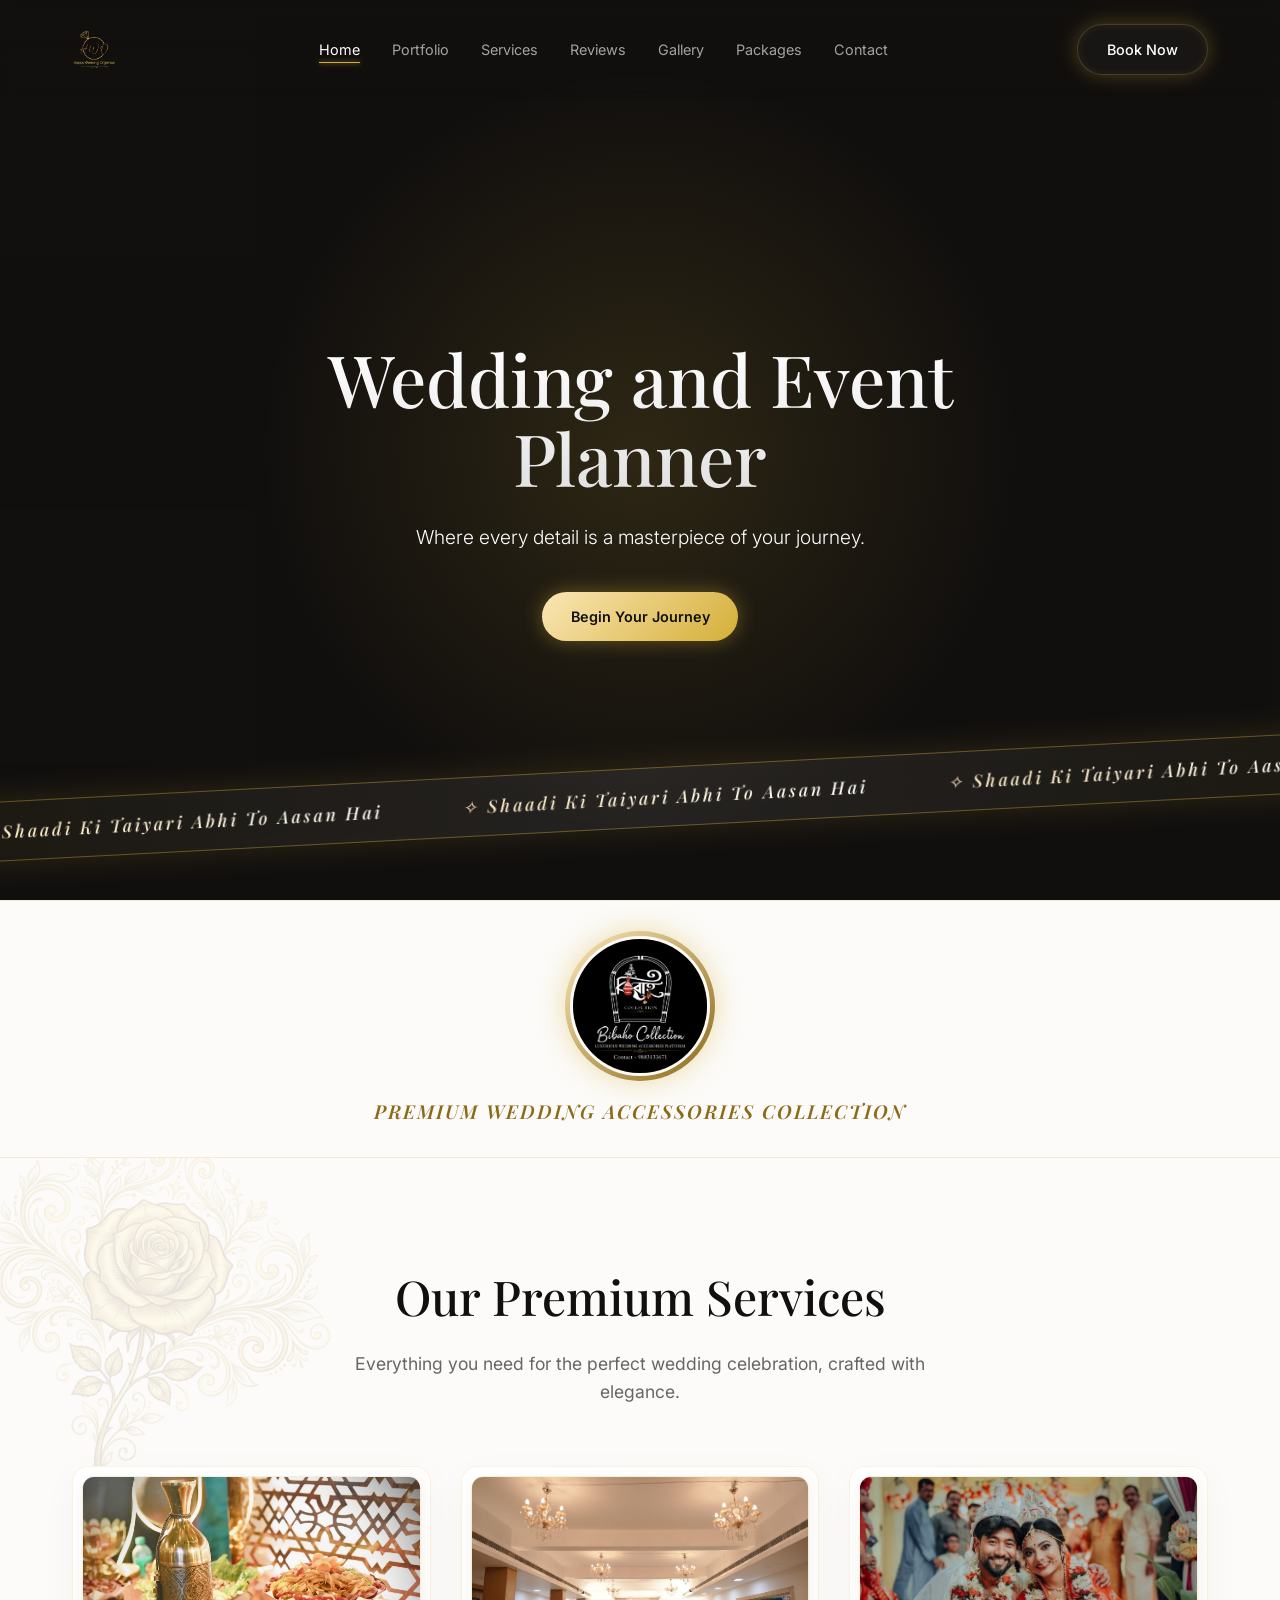
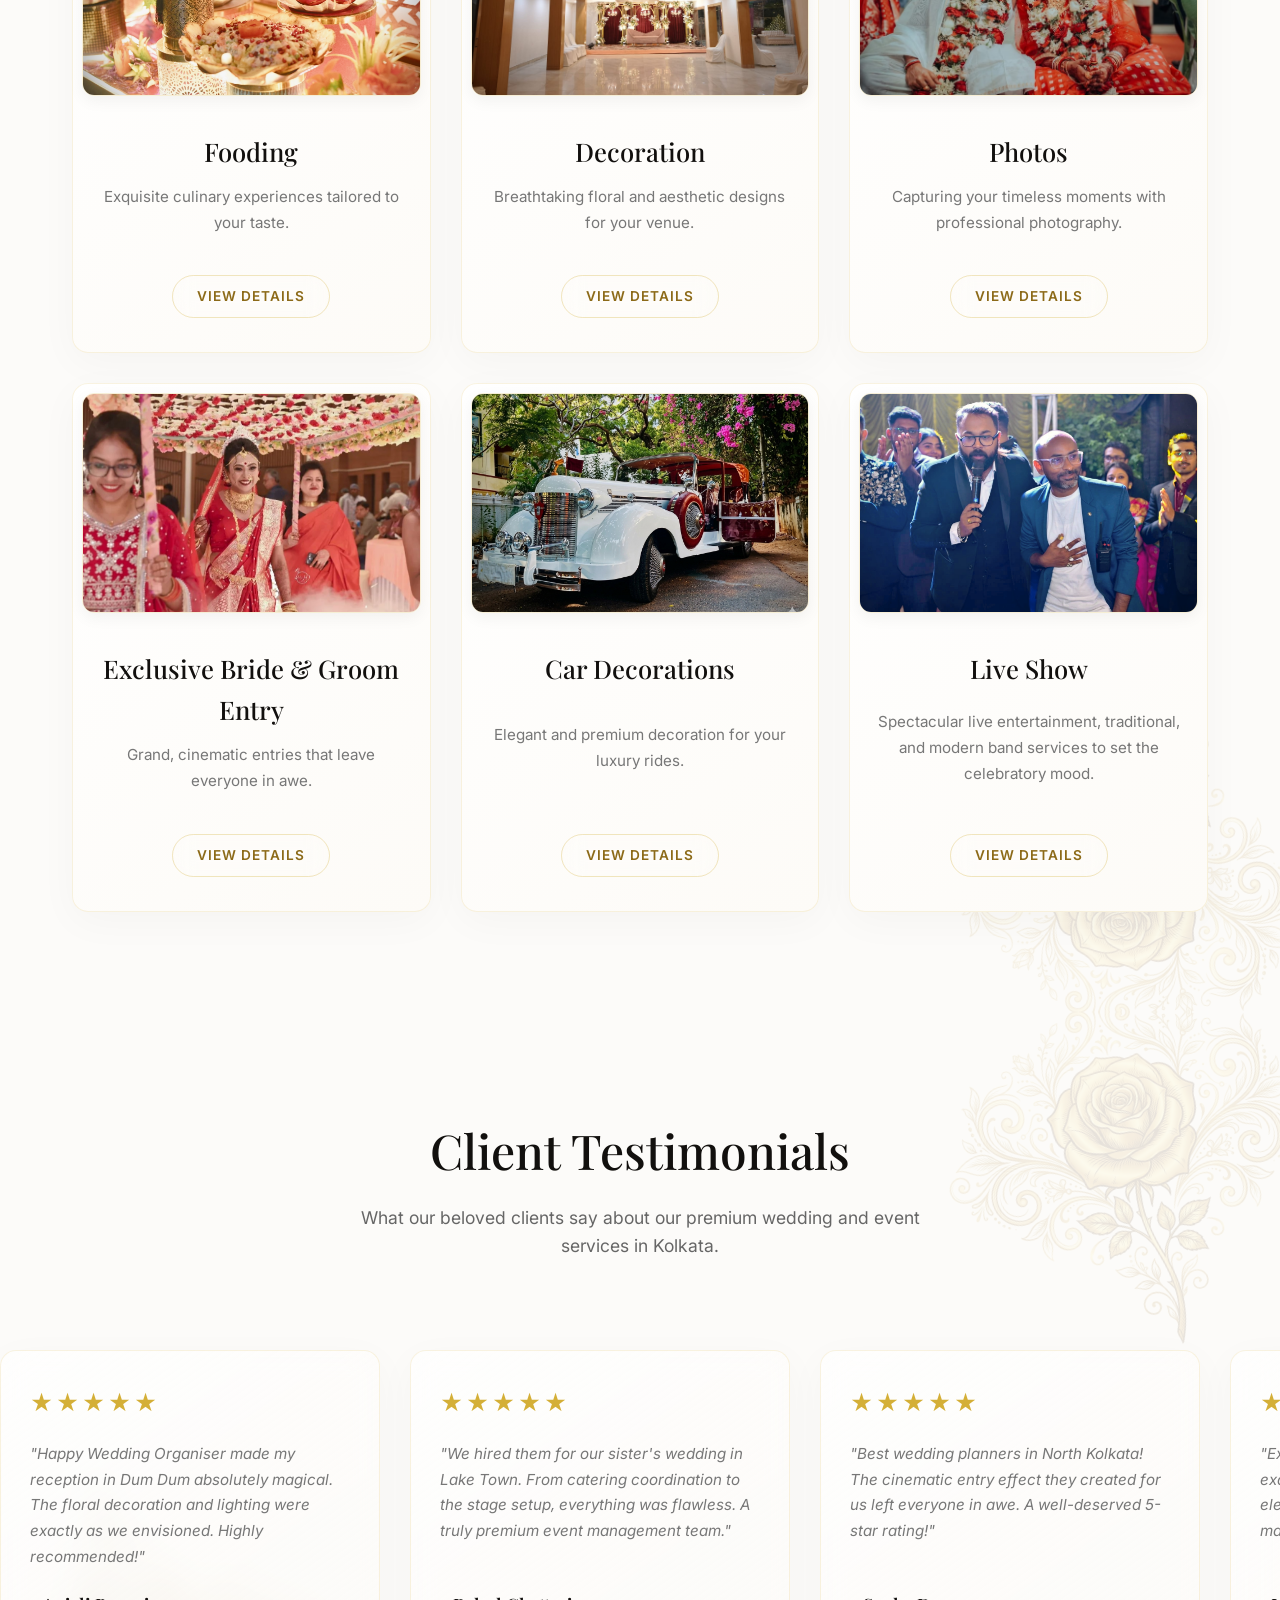
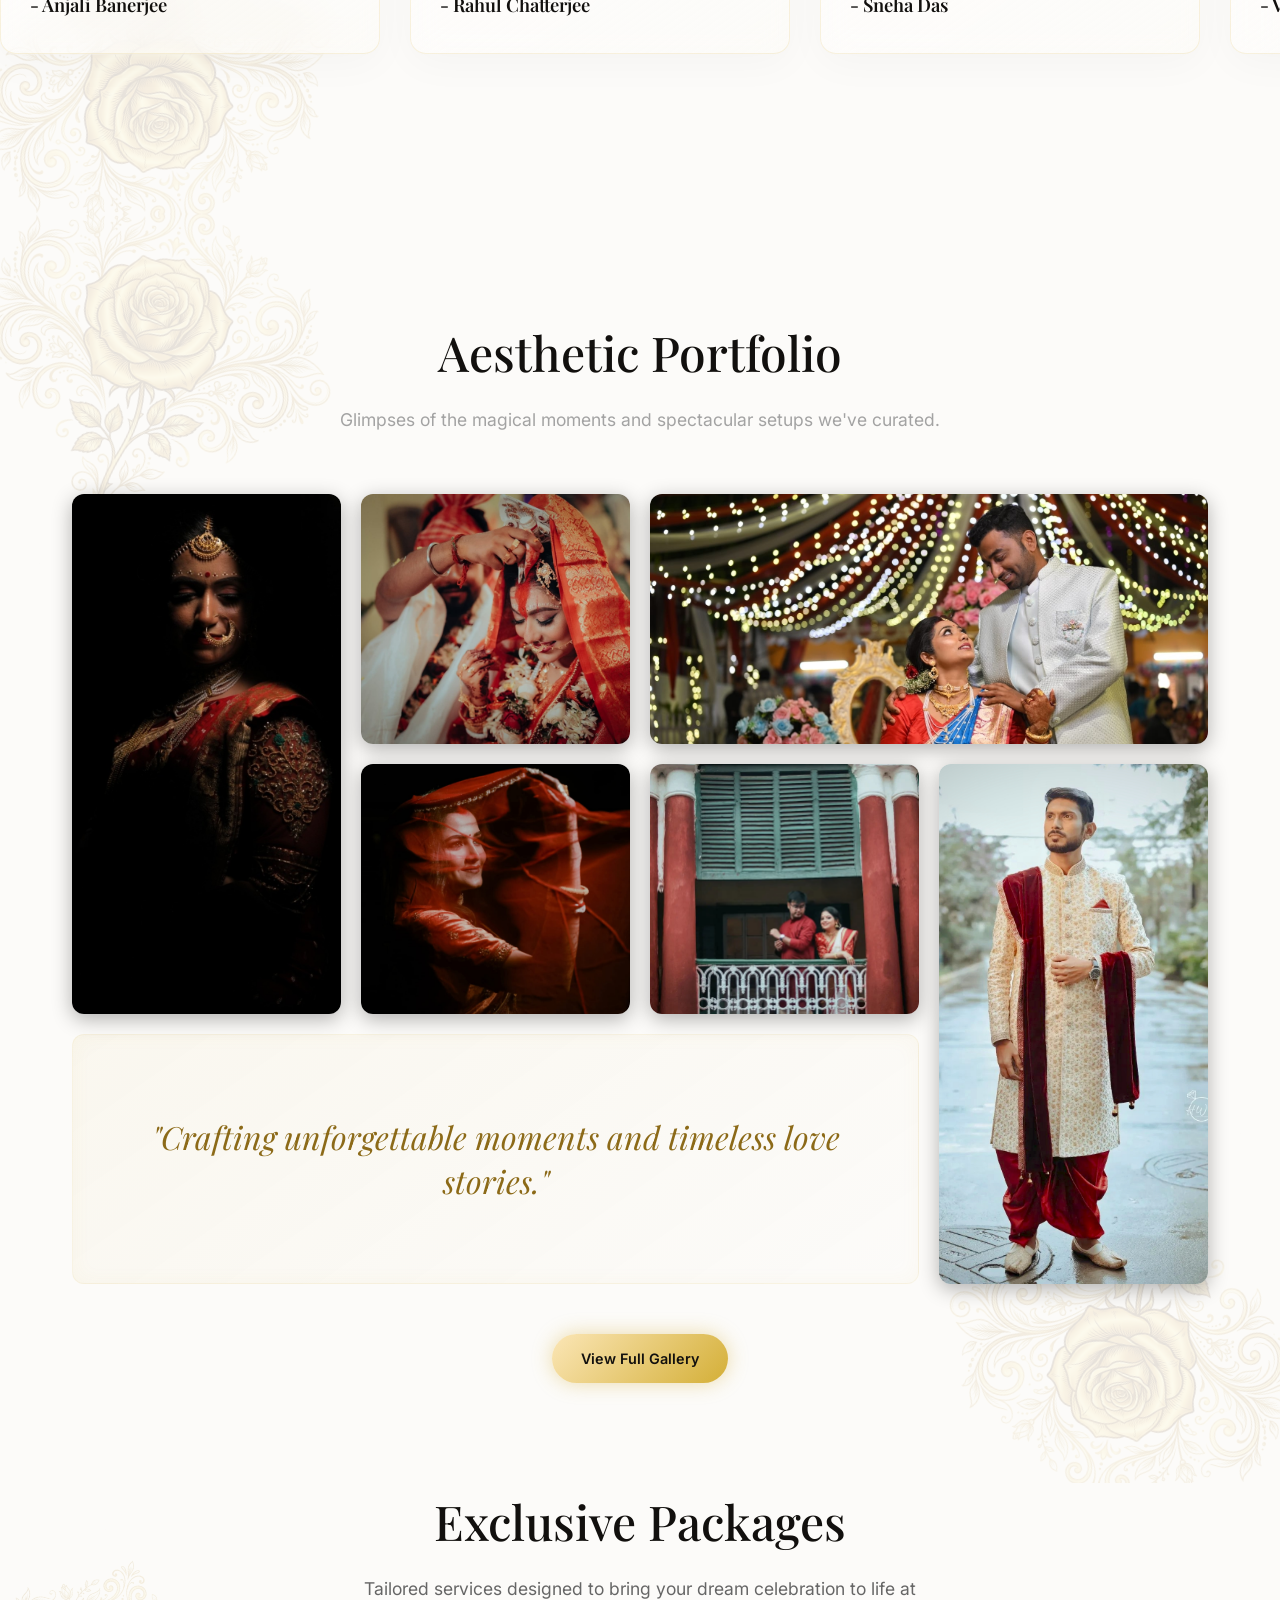
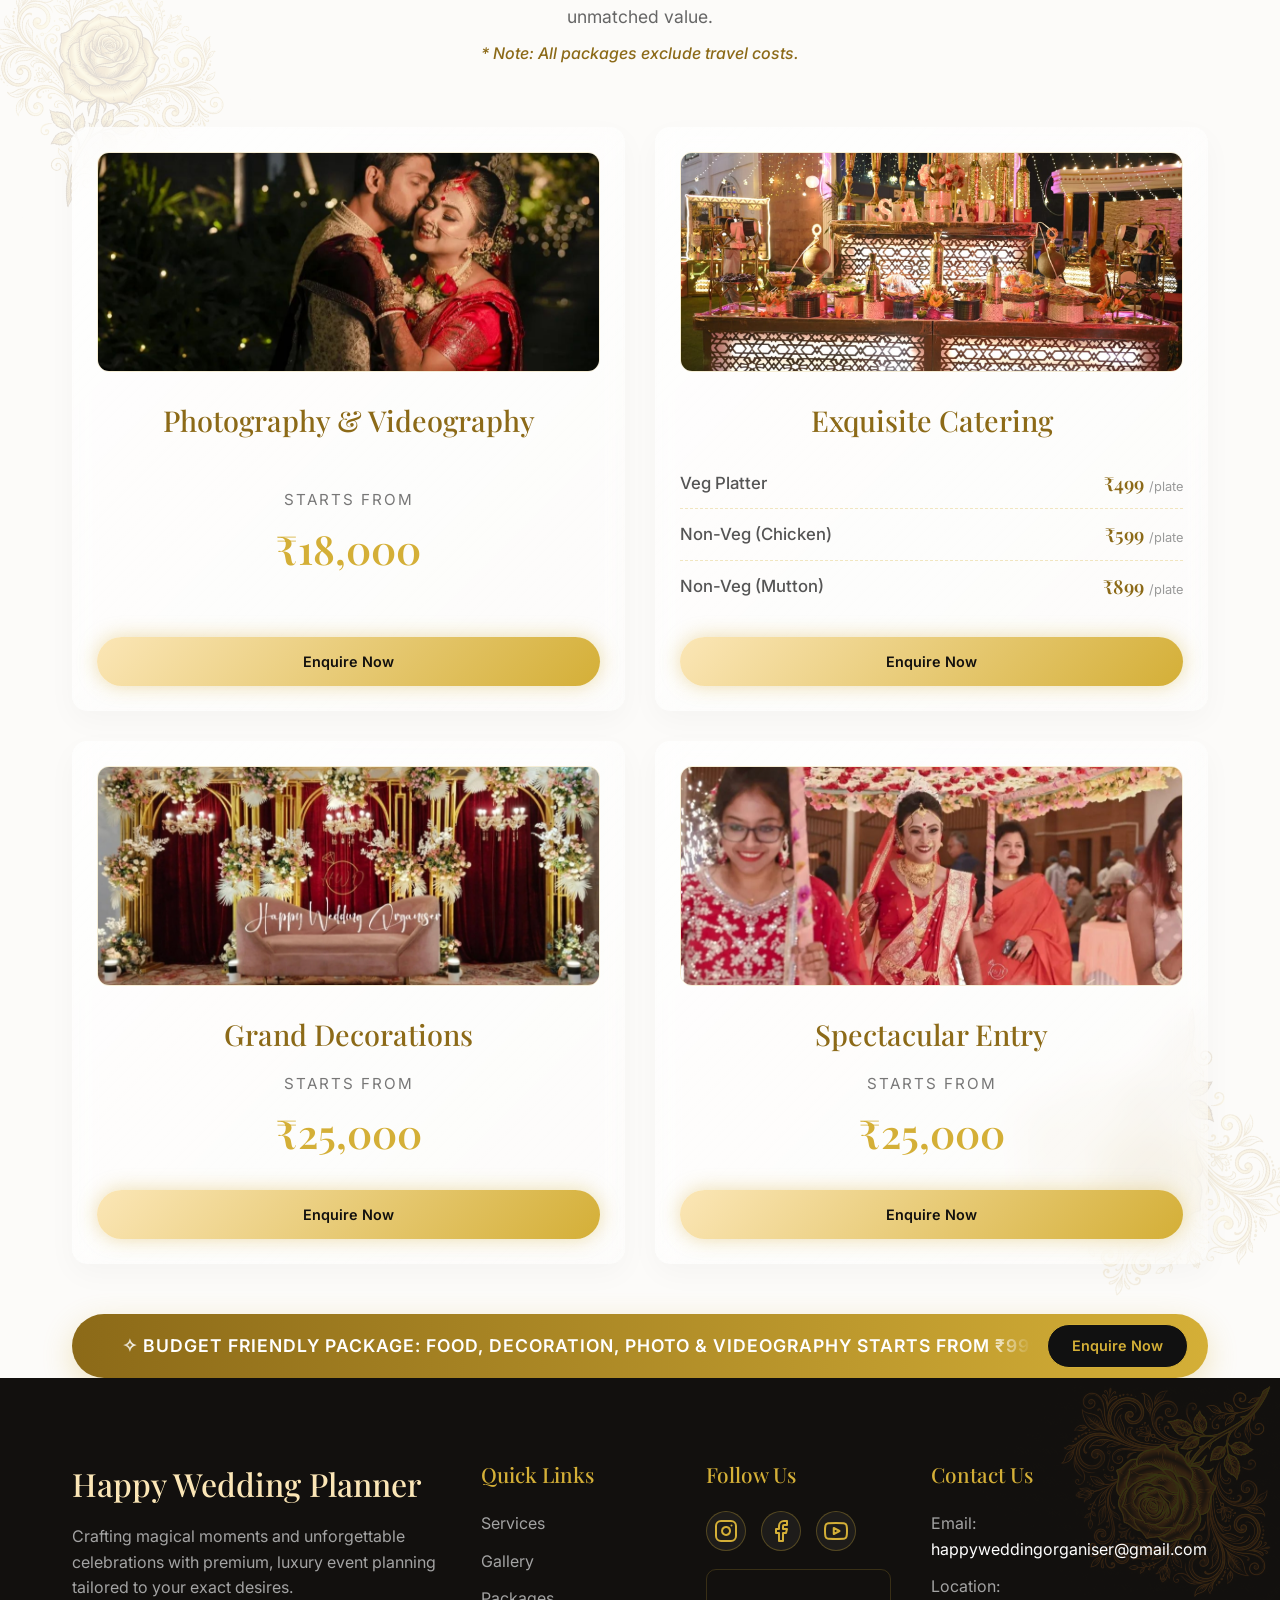
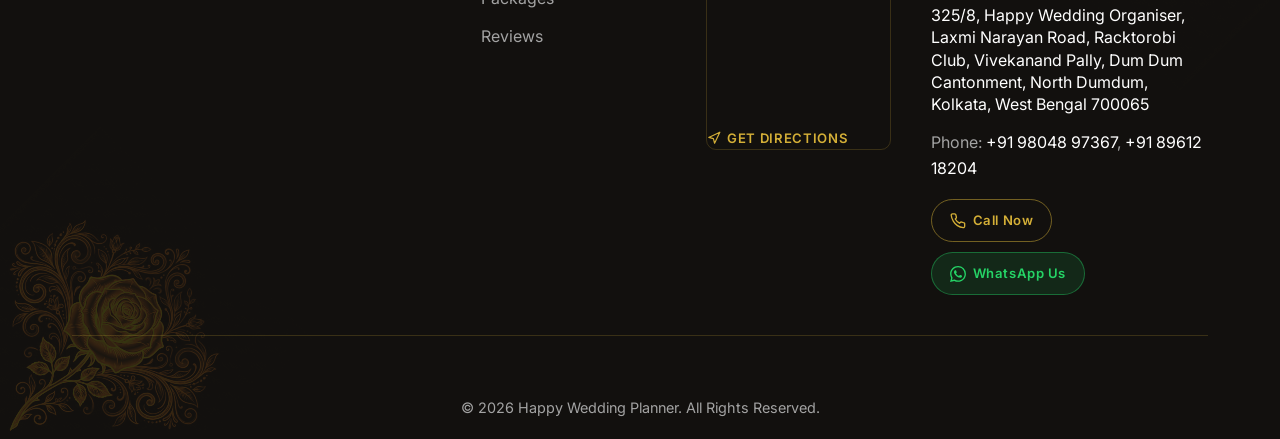
==== commit 17da9c19: "Fix: correct image filename case for Bride and Groom Entry" ====
--- a/index.html
+++ b/index.html
@@ -149,7 +149,7 @@
 
                 <!-- Service Card 4 -->
                 <div class="service-card">
-                    <img src="Entry.jpeg" class="service-img" alt="Exclusive Bride & Groom Entry">
+                    <img src="entry.jpeg" class="service-img" alt="Exclusive Bride & Groom Entry">
                     <div class="service-content">
                         <h3>Exclusive Bride & Groom Entry</h3>
                         <p>Grand, cinematic entries that leave everyone in awe.</p>
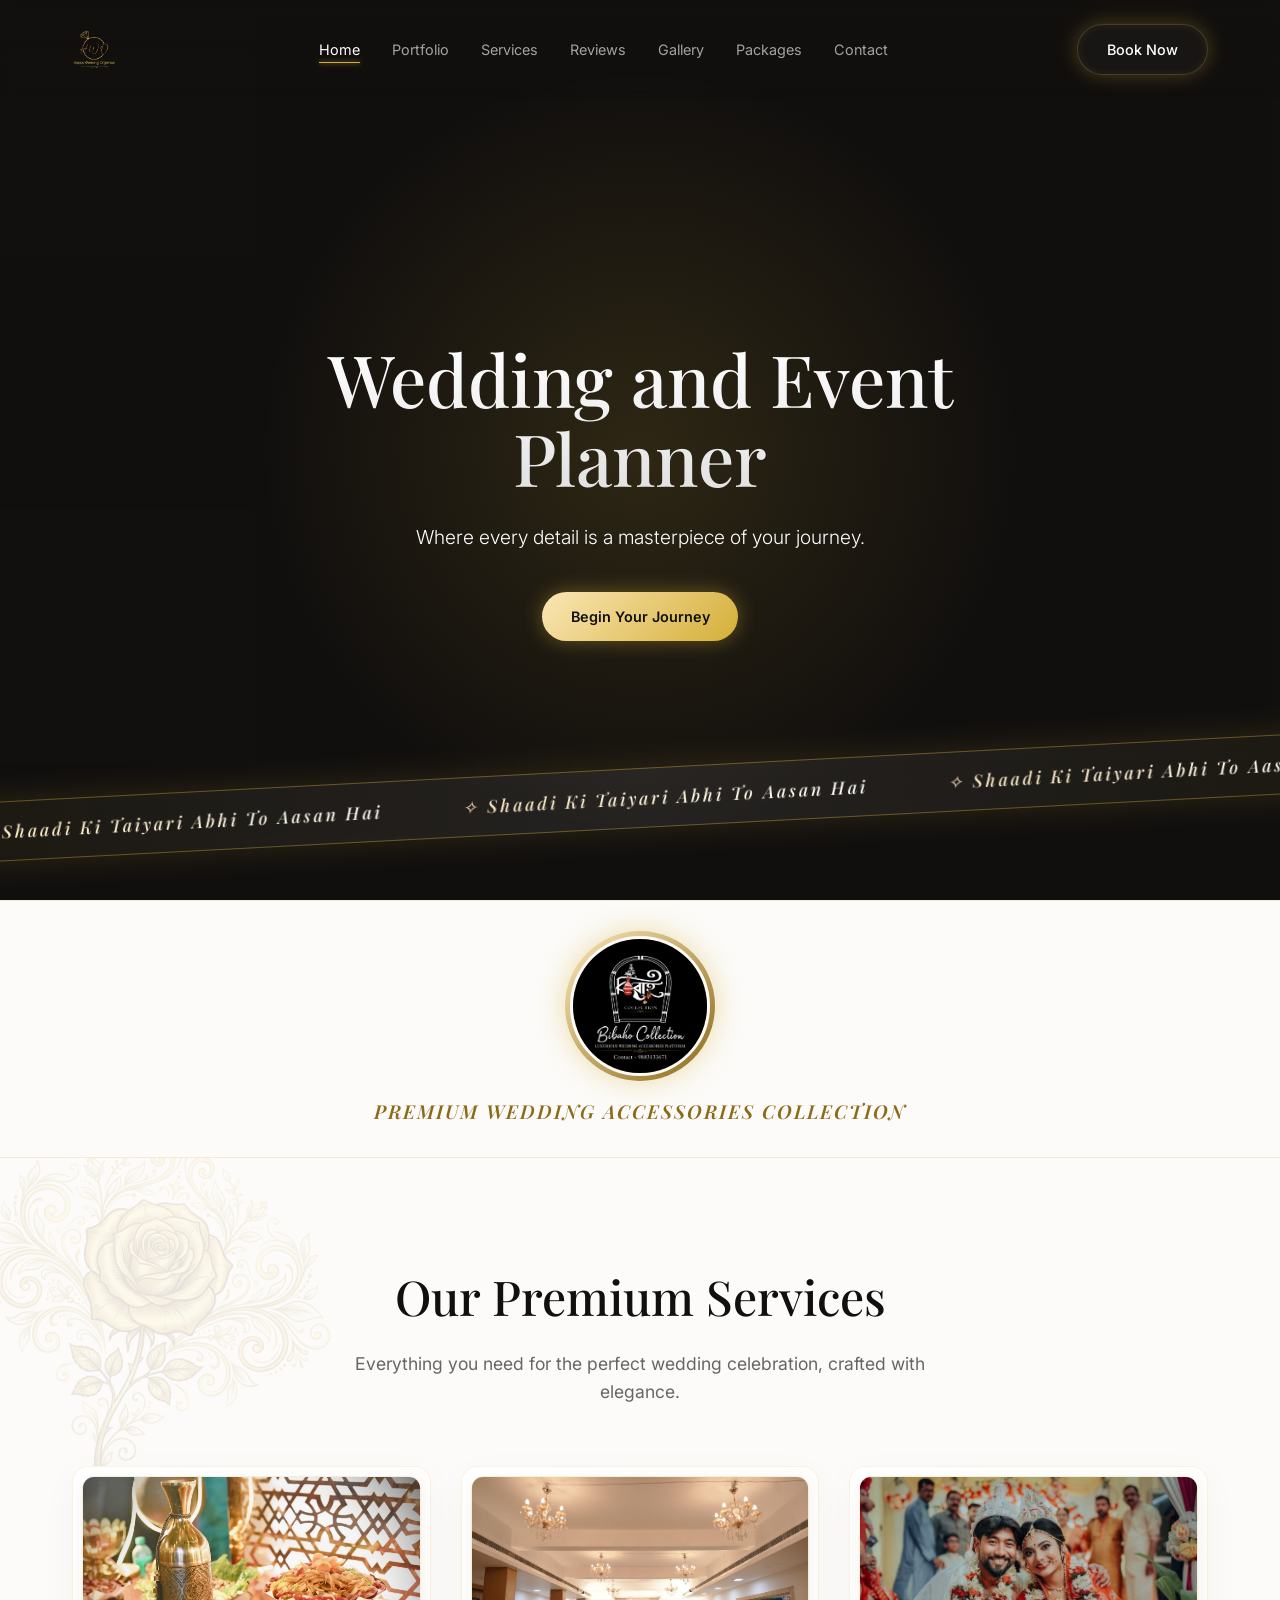
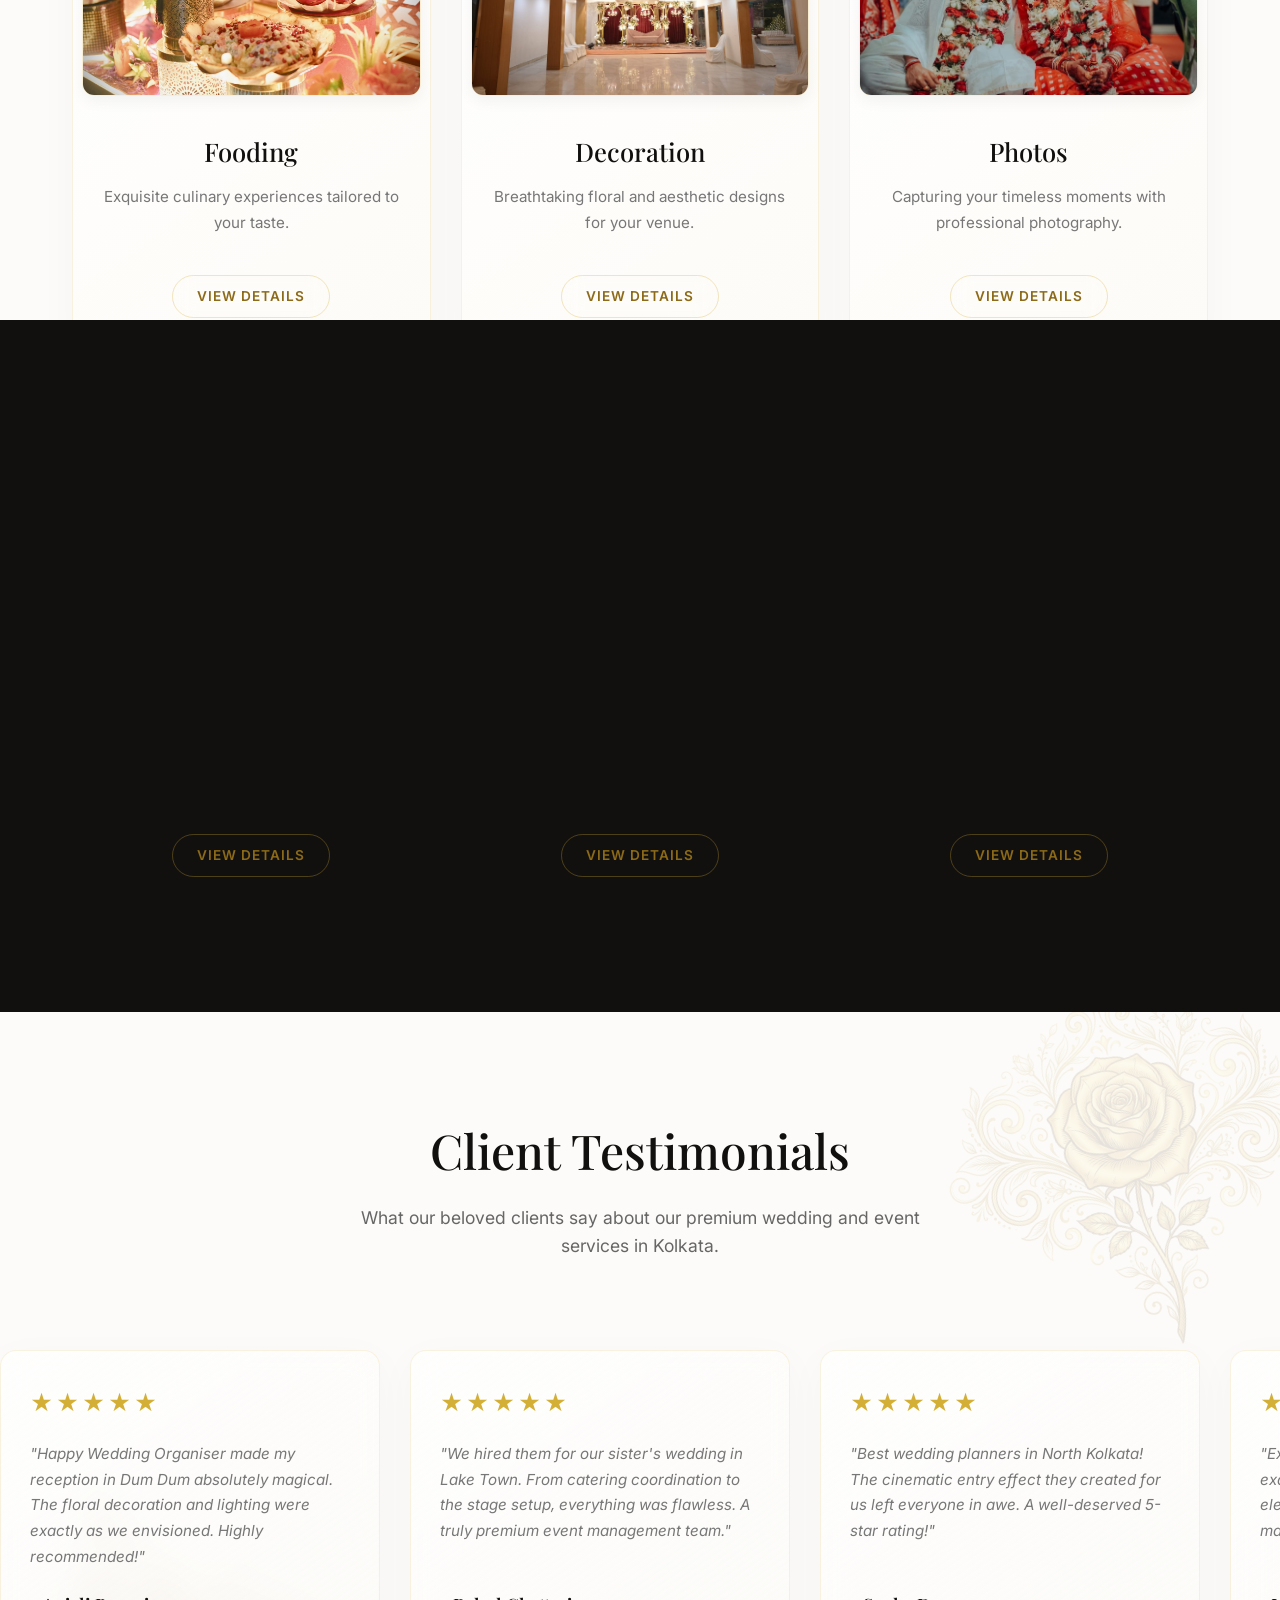
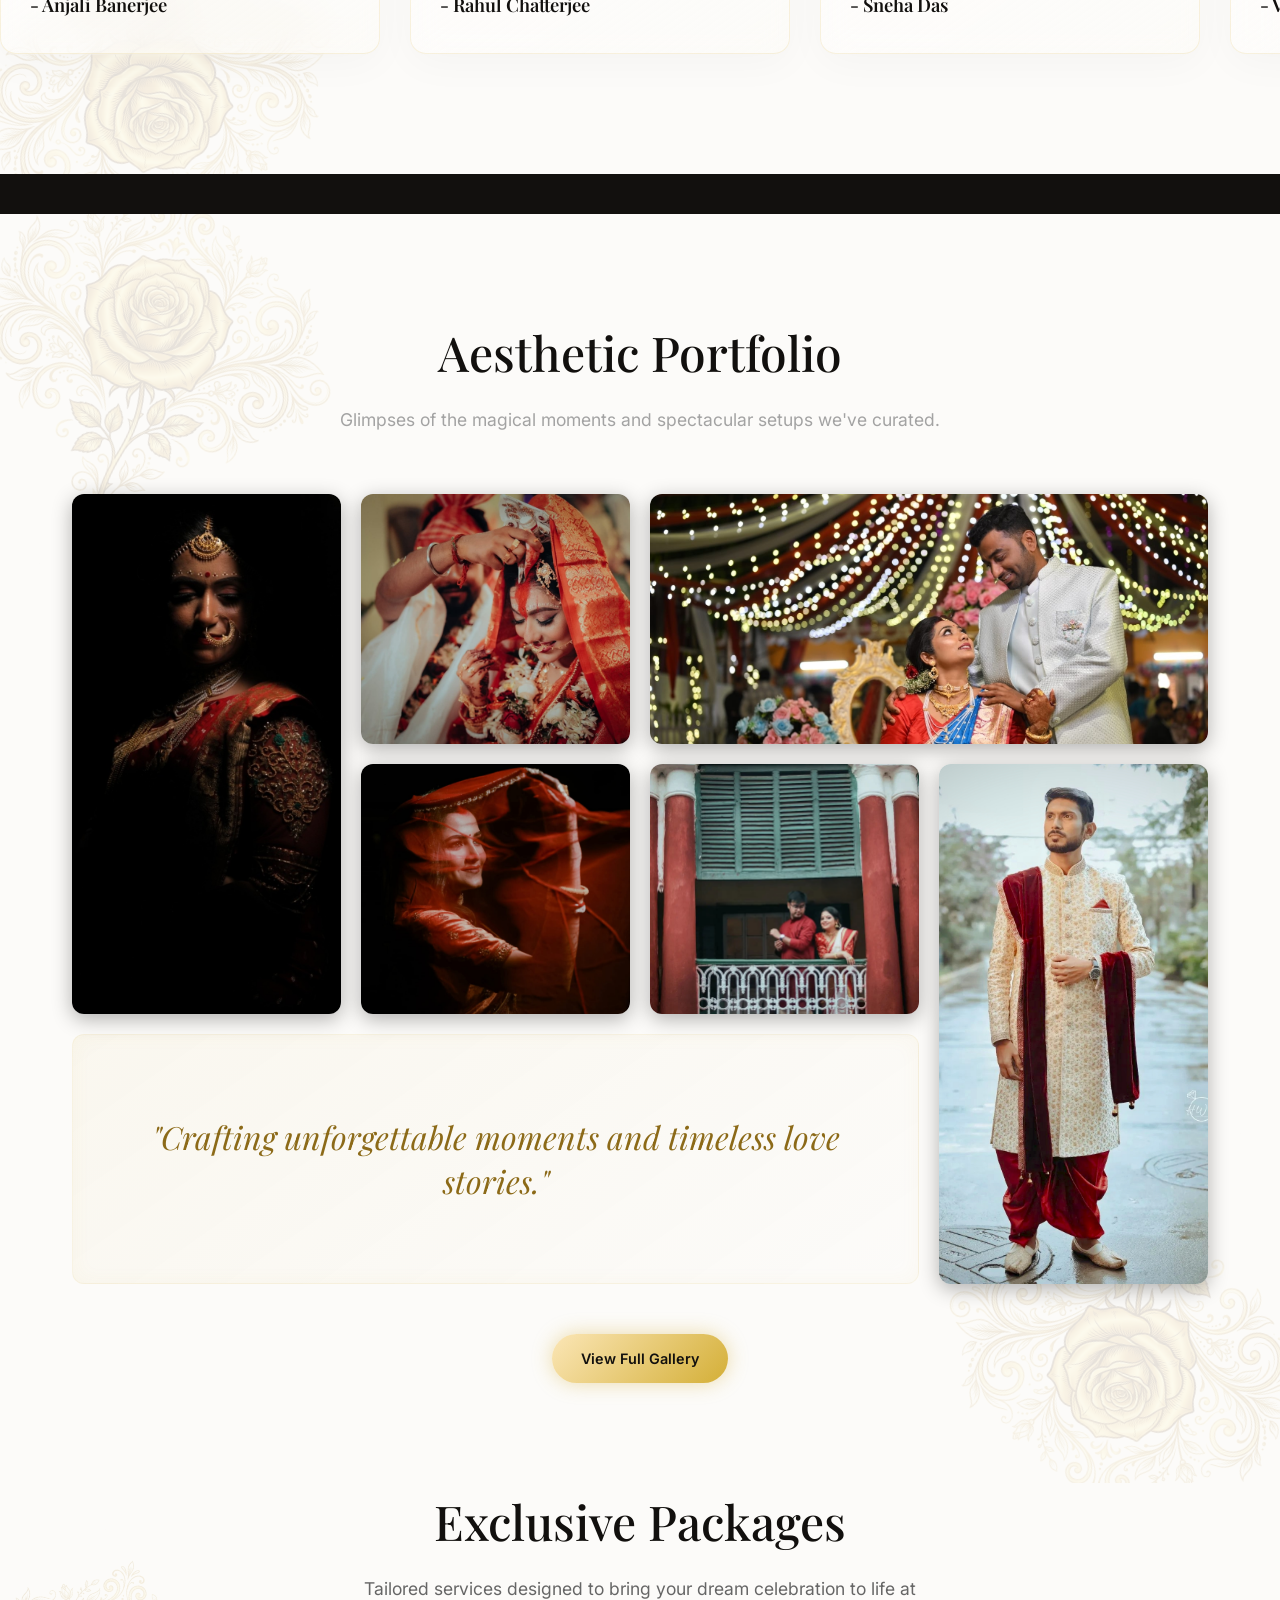
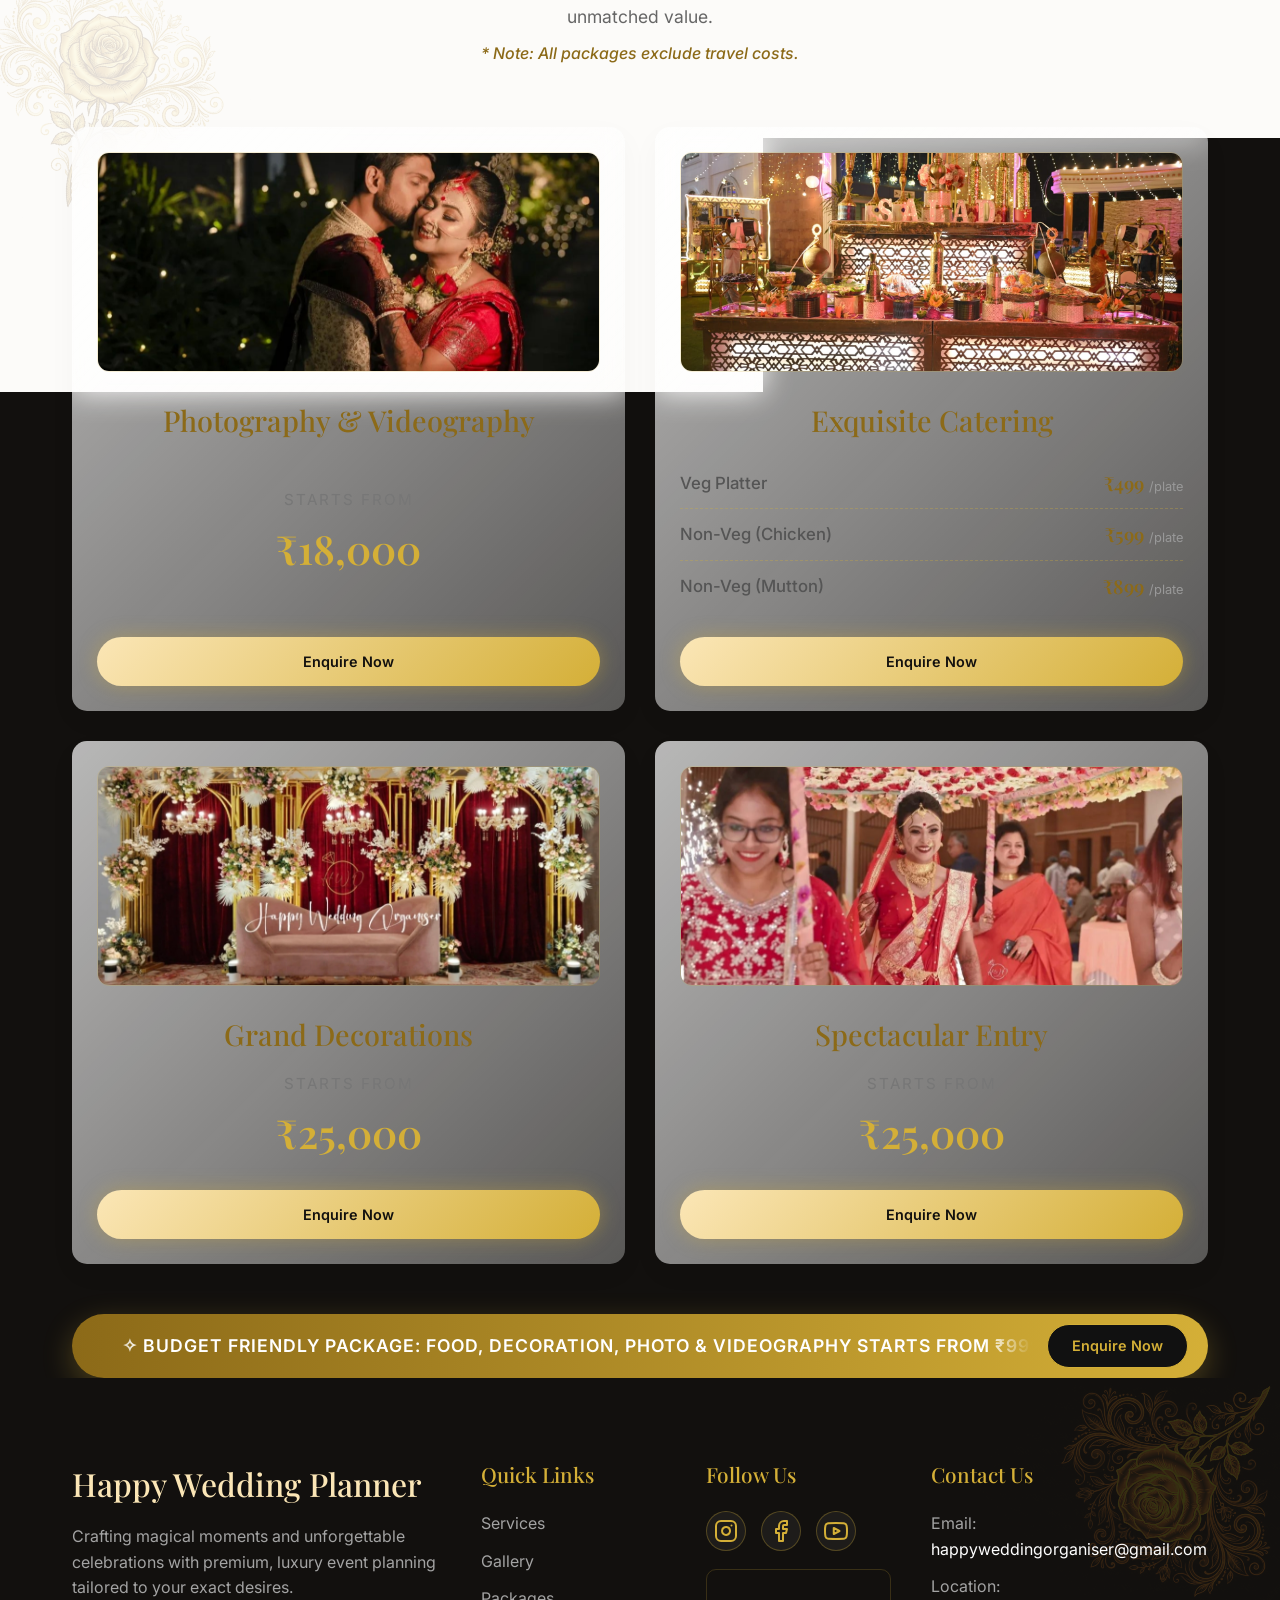
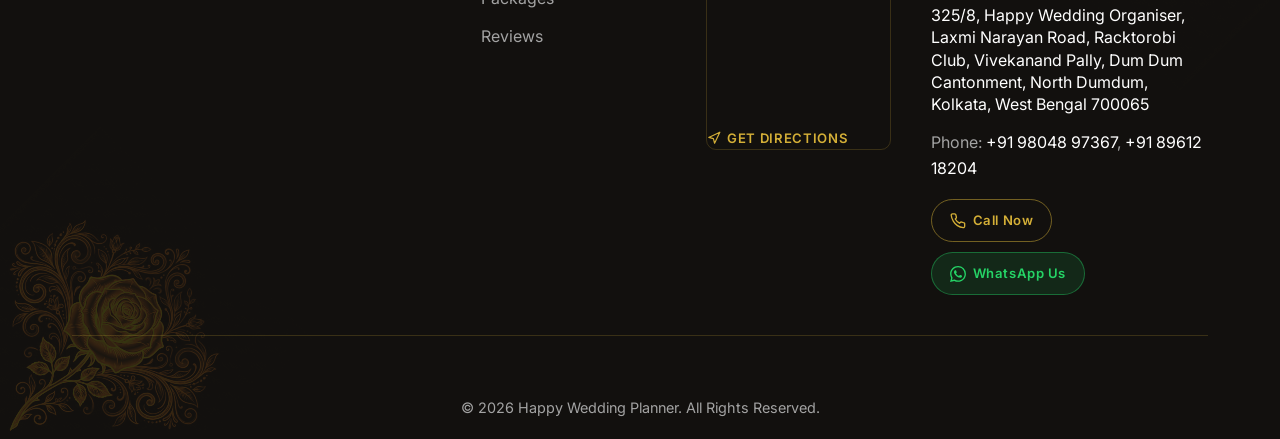
==== commit 559ea087: "Add favicon tab icon and update view (1).jpeg image" ====
--- a/index.html
+++ b/index.html
@@ -7,6 +7,10 @@
     <meta name="description"
         content="Celestial Weddings - Crafting Timeless Love Stories. Premium wedding planning, design, and styling services.">
     <title>Celestial Weddings | Timeless Love Stories</title>
+
+    <!-- Favicon -->
+    <link rel="icon" type="image/png" href="logo 1.png">
+    <link rel="apple-touch-icon" href="logo 1.png">
 
     <!-- Google Fonts -->
     <link rel="preconnect" href="https://fonts.googleapis.com">
